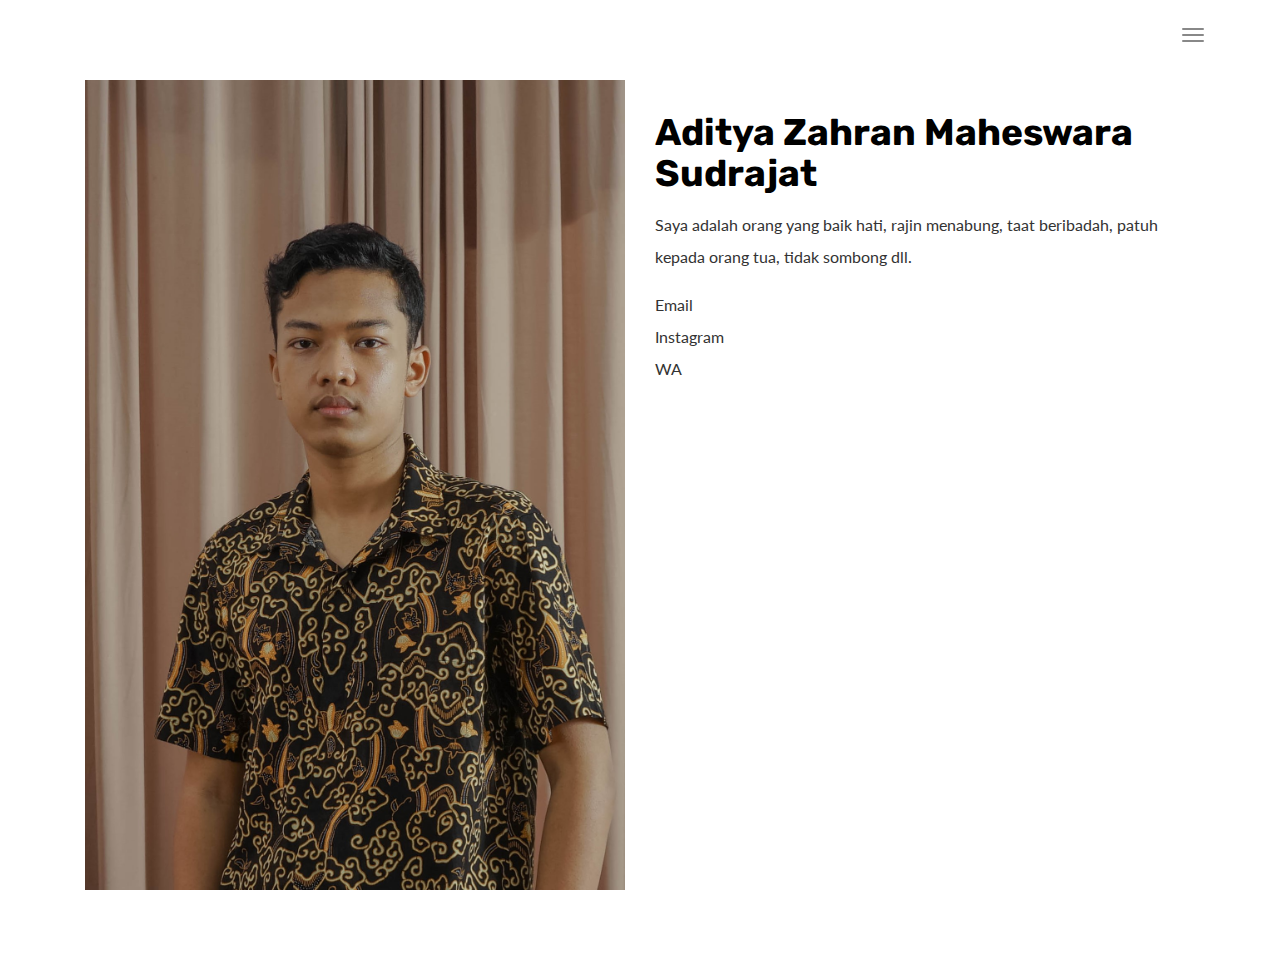
==== about.html @ 181dd9ea "Add files via upload" ====
<!DOCTYPE html>
<html lang="en">

<head>
  <meta charset="UTF-8">
  <meta content="IE=edge" http-equiv="X-UA-Compatible">
  <meta content="width=device-width,initial-scale=1" name="viewport">
  <meta content="description" name="description">
  <meta name="google" content="notranslate" />
  <meta content="Mashup templates have been developped by Orson.io team" name="author">

  <!-- Disable tap highlight on IE -->
  <meta name="msapplication-tap-highlight" content="no">
  
  <link rel="apple-touch-icon" sizes="180x180" href="./assets/apple-icon-180x180.png">
  <link href="./assets/favicon.ico" rel="icon">
  
  <title>About Me</title>  

<link href="./main.3da94fde.css" rel="stylesheet"></head>

<body>

<!-- Add your content of header -->

<header>
  <nav class="navbar navbar-fixed-top navbar-default">
    <div class="container">
        <button type="button" class="navbar-toggle">
          <span class="sr-only">Toggle navigation</span>
          <span class="icon-bar"></span>
          <span class="icon-bar"></span>
          <span class="icon-bar"></span>
        </button>
        
      <nav class="navbar-fullscreen" id="navbar-middle">
        <button type="button" class="close" aria-label="Close"><span aria-hidden="true">&times;</span></button>
        <ul class="navbar-fullscreen-links">
          <li><a href="./index.html" title="">Home</a></li>
          <li><a href="./about.html" title="">About me</a></li>
        </ul>


      </nav> 
    
    </div>
  </nav>
</header>
<div class="section-container content-container">
    <div class="container">
        <div class="row">
            <div class="col-xs-12">
                <div class="col-md-6">
                    <img src="./assets/images/img-profil.jpg" class="img-responsive" alt=""> 
                </div>
                <div class="col-md-6">
                    <h1 class="h2">Aditya Zahran Maheswara Sudrajat</h1>
                    <p>Saya adalah orang yang baik hati, rajin menabung, taat beribadah, patuh kepada orang tua, tidak sombong dll.</p>

                    <ul class="list-unstyled">
                        <li>
                            <a href="mailto:adityazahran9@gmail.com" title="" class="link-like-text">Email</a>
                        </li>
                        <li>
                            <a href="https://instagram.com/adityazahran?igshid=YmMyMTA2M2Y=" title="" class="link-like-text">Instagram</a>
                        </li>
                        <li>
                            <a href="whatsapp://send?text=Hallo&phone=+6282244487895" title="" class="link-like-text">WA</a>
                        </li>
                    </ul>
                </div>
            </div>
        </div>
    </div>
</div>




<script>
    document.addEventListener("DOMContentLoaded", function (event) {
      navbarToggleSidebar();
      closeMenuBeforeGoingToPage();
      navActivePage();
    });
</script>
 <script type="text/javascript" src="./main.4c6e144e.js"></script></body>

</html>
---- main.3da94fde.css ----
@import url(https://fonts.googleapis.com/css?family=Lato:300,700|Rubik:400,700);
@import url(https://maxcdn.bootstrapcdn.com/font-awesome/4.7.0/css/font-awesome.min.css);/*!
 * Bootstrap v3.3.7 (http://getbootstrap.com)
 * Copyright 2011-2016 Twitter, Inc.
 * Licensed under MIT (https://github.com/twbs/bootstrap/blob/master/LICENSE)
 */
/*! normalize.css v3.0.3 | MIT License | github.com/necolas/normalize.css */html{font-family:sans-serif;-ms-text-size-adjust:100%;-webkit-text-size-adjust:100%}body{margin:0}article,aside,details,figcaption,figure,footer,header,hgroup,main,menu,nav,section,summary{display:block}audio,canvas,progress,video{display:inline-block;vertical-align:baseline}audio:not([controls]){display:none;height:0}[hidden],template{display:none}a{background-color:transparent}a:active,a:hover{outline:0}abbr[title]{border-bottom:1px dotted}b,strong{font-weight:700}dfn{font-style:italic}h1{font-size:2em;margin:.67em 0}mark{background:#ff0;color:#000}small{font-size:80%}sub,sup{font-size:75%;line-height:0;position:relative;vertical-align:baseline}sup{top:-.5em}sub{bottom:-.25em}img{border:0}svg:not(:root){overflow:hidden}figure{margin:1em 40px}hr{box-sizing:content-box;height:0}pre{overflow:auto}code,kbd,pre,samp{font-family:monospace,monospace;font-size:1em}button,input,optgroup,select,textarea{color:inherit;font:inherit;margin:0}button{overflow:visible}button,select{text-transform:none}button,html input[type=button],input[type=reset],input[type=submit]{-webkit-appearance:button;cursor:pointer}button[disabled],html input[disabled]{cursor:default}button::-moz-focus-inner,input::-moz-focus-inner{border:0;padding:0}input{line-height:normal}input[type=checkbox],input[type=radio]{box-sizing:border-box;padding:0}input[type=number]::-webkit-inner-spin-button,input[type=number]::-webkit-outer-spin-button{height:auto}input[type=search]{-webkit-appearance:textfield;box-sizing:content-box}input[type=search]::-webkit-search-cancel-button,input[type=search]::-webkit-search-decoration{-webkit-appearance:none}fieldset{border:1px solid silver;margin:0 2px;padding:.35em .625em .75em}textarea{overflow:auto}optgroup{font-weight:700}table{border-collapse:collapse;border-spacing:0}td,th{padding:0}

/*! Source: https://github.com/h5bp/html5-boilerplate/blob/master/src/css/main.css */@media print{*,:after,:before{background:transparent!important;color:#000!important;box-shadow:none!important;text-shadow:none!important}a,a:visited{text-decoration:underline}a[href]:after{content:" (" attr(href) ")"}abbr[title]:after{content:" (" attr(title) ")"}a[href^="#"]:after,a[href^="javascript:"]:after{content:""}blockquote,pre{border:1px solid #999;page-break-inside:avoid}thead{display:table-header-group}img,tr{page-break-inside:avoid}img{max-width:100%!important}h2,h3,p{orphans:3;widows:3}h2,h3{page-break-after:avoid}.navbar{display:none}.btn>.caret,.dropup>.btn>.caret{border-top-color:#000!important}.label{border:1px solid #000}.table{border-collapse:collapse!important}.table td,.table th{background-color:#fff!important}.table-bordered td,.table-bordered th{border:1px solid #ddd!important}}*,:after,:before{-webkit-box-sizing:border-box;-moz-box-sizing:border-box;box-sizing:border-box}html{font-size:10px;-webkit-tap-highlight-color:transparent}body{font-family:Lato,Helvetica,Arial,sans-serif;font-size:16px;line-height:2;color:#333;background-color:#fff}button,input,select,textarea{font-family:inherit;font-size:inherit;line-height:inherit}a{color:#333;text-decoration:none}a:focus,a:hover{color:#0d0d0d;text-decoration:underline}a:focus{outline:5px auto -webkit-focus-ring-color;outline-offset:-2px}figure{margin:0}img{vertical-align:middle}.img-responsive{display:block;max-width:100%;height:auto}.img-rounded{border-radius:0}.img-thumbnail{padding:4px;line-height:2;background-color:#fff;border:1px solid #ddd;border-radius:0;-webkit-transition:all .2s ease-in-out;-o-transition:all .2s ease-in-out;transition:all .2s ease-in-out;display:inline-block;max-width:100%;height:auto}.img-circle{border-radius:50%}hr{margin-top:32px;margin-bottom:32px;border:0;border-top:1px solid #eee}.sr-only{position:absolute;width:1px;height:1px;margin:-1px;padding:0;overflow:hidden;clip:rect(0,0,0,0);border:0}.sr-only-focusable:active,.sr-only-focusable:focus{position:static;width:auto;height:auto;margin:0;overflow:visible;clip:auto}[role=button]{cursor:pointer}.h1,.h2,.h3,.h4,.h5,.h6,h1,h2,h3,h4,h5,h6{font-family:Rubik,Helvetica,Arial,sans-serif;font-weight:700;line-height:1.1;color:#000}.h1 .small,.h1 small,.h2 .small,.h2 small,.h3 .small,.h3 small,.h4 .small,.h4 small,.h5 .small,.h5 small,.h6 .small,.h6 small,h1 .small,h1 small,h2 .small,h2 small,h3 .small,h3 small,h4 .small,h4 small,h5 .small,h5 small,h6 .small,h6 small{font-weight:400;line-height:1;color:#777}.h1,.h2,.h3,h1,h2,h3{margin-top:32px;margin-bottom:16px}.h1 .small,.h1 small,.h2 .small,.h2 small,.h3 .small,.h3 small,h1 .small,h1 small,h2 .small,h2 small,h3 .small,h3 small{font-size:65%}.h4,.h5,.h6,h4,h5,h6{margin-top:16px;margin-bottom:16px}.h4 .small,.h4 small,.h5 .small,.h5 small,.h6 .small,.h6 small,h4 .small,h4 small,h5 .small,h5 small,h6 .small,h6 small{font-size:75%}.h1,h1{font-size:50px}.h2,h2{font-size:37px}.h3,h3{font-size:29px}.h4,h4{font-size:22px}.h5,h5{font-size:16px}.h6,h6{font-size:14px}p{margin:0 0 16px}.lead{margin-bottom:32px;font-size:18px;font-weight:300;line-height:1.4}@media (min-width:768px){.lead{font-size:24px}}.small,small{font-size:87%}.mark,mark{background-color:#fcf8e3;padding:.2em}.text-left{text-align:left}.text-right{text-align:right}.text-center{text-align:center}.text-justify{text-align:justify}.text-nowrap{white-space:nowrap}.text-lowercase{text-transform:lowercase}.initialism,.text-uppercase{text-transform:uppercase}.text-capitalize{text-transform:capitalize}.text-muted{color:#777}.text-primary{color:#333}a.text-primary:focus,a.text-primary:hover{color:#1a1a1a}.text-success{color:#fff}a.text-success:focus,a.text-success:hover{color:#e6e6e6}.text-info{color:#31708f}a.text-info:focus,a.text-info:hover{color:#245269}.text-warning{color:#8a6d3b}a.text-warning:focus,a.text-warning:hover{color:#66512c}.text-danger{color:#fff}a.text-danger:focus,a.text-danger:hover{color:#e6e6e6}.bg-primary{color:#fff;background-color:#333}a.bg-primary:focus,a.bg-primary:hover{background-color:#1a1a1a}.bg-success{background-color:#684ad7}a.bg-success:focus,a.bg-success:hover{background-color:#4b2bc3}.bg-info{background-color:#d9edf7}a.bg-info:focus,a.bg-info:hover{background-color:#afd9ee}.bg-warning{background-color:#fcf8e3}a.bg-warning:focus,a.bg-warning:hover{background-color:#f7ecb5}.bg-danger{background-color:#d9534f}a.bg-danger:focus,a.bg-danger:hover{background-color:#c9302c}.page-header{padding-bottom:15px;margin:64px 0 32px;border-bottom:1px solid #eee}ol,ul{margin-top:0;margin-bottom:16px}ol ol,ol ul,ul ol,ul ul{margin-bottom:0}.list-inline,.list-unstyled{padding-left:0;list-style:none}.list-inline{margin-left:-5px}.list-inline>li{display:inline-block;padding-left:5px;padding-right:5px}dl{margin-top:0;margin-bottom:32px}dd,dt{line-height:2}dt{font-weight:700}dd{margin-left:0}.dl-horizontal dd:after,.dl-horizontal dd:before{content:" ";display:table}.dl-horizontal dd:after{clear:both}@media (min-width:768px){.dl-horizontal dt{float:left;width:160px;clear:left;text-align:right;overflow:hidden;text-overflow:ellipsis;white-space:nowrap}.dl-horizontal dd{margin-left:180px}}abbr[data-original-title],abbr[title]{cursor:help;border-bottom:1px dotted #777}.initialism{font-size:90%}blockquote{padding:16px 32px;margin:0 0 32px;font-size:20px;border-left:5px solid #eee}blockquote ol:last-child,blockquote p:last-child,blockquote ul:last-child{margin-bottom:0}blockquote .small,blockquote footer,blockquote small{display:block;font-size:80%;line-height:2;color:#777}blockquote .small:before,blockquote footer:before,blockquote small:before{content:"\2014   \A0"}.blockquote-reverse,blockquote.pull-right{padding-right:15px;padding-left:0;border-right:5px solid #eee;border-left:0;text-align:right}.blockquote-reverse .small:before,.blockquote-reverse footer:before,.blockquote-reverse small:before,blockquote.pull-right .small:before,blockquote.pull-right footer:before,blockquote.pull-right small:before{content:""}.blockquote-reverse .small:after,.blockquote-reverse footer:after,.blockquote-reverse small:after,blockquote.pull-right .small:after,blockquote.pull-right footer:after,blockquote.pull-right small:after{content:"\A0   \2014"}address{margin-bottom:32px;font-style:normal;line-height:2}code,kbd,pre,samp{font-family:Menlo,Monaco,Consolas,Courier New,monospace}code{color:#c7254e;background-color:#f9f2f4}code,kbd{padding:2px 4px;font-size:90%;border-radius:0}kbd{color:#fff;background-color:#333;box-shadow:inset 0 -1px 0 rgba(0,0,0,.25)}kbd kbd{padding:0;font-size:100%;font-weight:700;box-shadow:none}pre{display:block;padding:15.5px;margin:0 0 16px;font-size:15px;line-height:2;word-break:break-all;word-wrap:break-word;color:#333;background-color:#f5f5f5;border:1px solid #ccc;border-radius:0}pre code{padding:0;font-size:inherit;color:inherit;white-space:pre-wrap;background-color:transparent;border-radius:0}.pre-scrollable{max-height:340px;overflow-y:scroll}.container{margin-right:auto;margin-left:auto;padding-left:15px;padding-right:15px}.container:after,.container:before{content:" ";display:table}.container:after{clear:both}@media (min-width:768px){.container{width:750px}}@media (min-width:992px){.container{width:970px}}@media (min-width:1200px){.container{width:1170px}}.container-fluid{margin-right:auto;margin-left:auto;padding-left:15px;padding-right:15px}.container-fluid:after,.container-fluid:before{content:" ";display:table}.container-fluid:after{clear:both}.row{margin-left:-15px;margin-right:-15px}.row:after,.row:before{content:" ";display:table}.row:after{clear:both}.col-lg-1,.col-lg-2,.col-lg-3,.col-lg-4,.col-lg-5,.col-lg-6,.col-lg-7,.col-lg-8,.col-lg-9,.col-lg-10,.col-lg-11,.col-lg-12,.col-md-1,.col-md-2,.col-md-3,.col-md-4,.col-md-5,.col-md-6,.col-md-7,.col-md-8,.col-md-9,.col-md-10,.col-md-11,.col-md-12,.col-sm-1,.col-sm-2,.col-sm-3,.col-sm-4,.col-sm-5,.col-sm-6,.col-sm-7,.col-sm-8,.col-sm-9,.col-sm-10,.col-sm-11,.col-sm-12,.col-xs-1,.col-xs-2,.col-xs-3,.col-xs-4,.col-xs-5,.col-xs-6,.col-xs-7,.col-xs-8,.col-xs-9,.col-xs-10,.col-xs-11,.col-xs-12{position:relative;min-height:1px;padding-left:15px;padding-right:15px}.col-xs-1,.col-xs-2,.col-xs-3,.col-xs-4,.col-xs-5,.col-xs-6,.col-xs-7,.col-xs-8,.col-xs-9,.col-xs-10,.col-xs-11,.col-xs-12{float:left}.col-xs-1{width:8.33333%}.col-xs-2{width:16.66667%}.col-xs-3{width:25%}.col-xs-4{width:33.33333%}.col-xs-5{width:41.66667%}.col-xs-6{width:50%}.col-xs-7{width:58.33333%}.col-xs-8{width:66.66667%}.col-xs-9{width:75%}.col-xs-10{width:83.33333%}.col-xs-11{width:91.66667%}.col-xs-12{width:100%}.col-xs-pull-0{right:auto}.col-xs-pull-1{right:8.33333%}.col-xs-pull-2{right:16.66667%}.col-xs-pull-3{right:25%}.col-xs-pull-4{right:33.33333%}.col-xs-pull-5{right:41.66667%}.col-xs-pull-6{right:50%}.col-xs-pull-7{right:58.33333%}.col-xs-pull-8{right:66.66667%}.col-xs-pull-9{right:75%}.col-xs-pull-10{right:83.33333%}.col-xs-pull-11{right:91.66667%}.col-xs-pull-12{right:100%}.col-xs-push-0{left:auto}.col-xs-push-1{left:8.33333%}.col-xs-push-2{left:16.66667%}.col-xs-push-3{left:25%}.col-xs-push-4{left:33.33333%}.col-xs-push-5{left:41.66667%}.col-xs-push-6{left:50%}.col-xs-push-7{left:58.33333%}.col-xs-push-8{left:66.66667%}.col-xs-push-9{left:75%}.col-xs-push-10{left:83.33333%}.col-xs-push-11{left:91.66667%}.col-xs-push-12{left:100%}.col-xs-offset-0{margin-left:0}.col-xs-offset-1{margin-left:8.33333%}.col-xs-offset-2{margin-left:16.66667%}.col-xs-offset-3{margin-left:25%}.col-xs-offset-4{margin-left:33.33333%}.col-xs-offset-5{margin-left:41.66667%}.col-xs-offset-6{margin-left:50%}.col-xs-offset-7{margin-left:58.33333%}.col-xs-offset-8{margin-left:66.66667%}.col-xs-offset-9{margin-left:75%}.col-xs-offset-10{margin-left:83.33333%}.col-xs-offset-11{margin-left:91.66667%}.col-xs-offset-12{margin-left:100%}@media (min-width:768px){.col-sm-1,.col-sm-2,.col-sm-3,.col-sm-4,.col-sm-5,.col-sm-6,.col-sm-7,.col-sm-8,.col-sm-9,.col-sm-10,.col-sm-11,.col-sm-12{float:left}.col-sm-1{width:8.33333%}.col-sm-2{width:16.66667%}.col-sm-3{width:25%}.col-sm-4{width:33.33333%}.col-sm-5{width:41.66667%}.col-sm-6{width:50%}.col-sm-7{width:58.33333%}.col-sm-8{width:66.66667%}.col-sm-9{width:75%}.col-sm-10{width:83.33333%}.col-sm-11{width:91.66667%}.col-sm-12{width:100%}.col-sm-pull-0{right:auto}.col-sm-pull-1{right:8.33333%}.col-sm-pull-2{right:16.66667%}.col-sm-pull-3{right:25%}.col-sm-pull-4{right:33.33333%}.col-sm-pull-5{right:41.66667%}.col-sm-pull-6{right:50%}.col-sm-pull-7{right:58.33333%}.col-sm-pull-8{right:66.66667%}.col-sm-pull-9{right:75%}.col-sm-pull-10{right:83.33333%}.col-sm-pull-11{right:91.66667%}.col-sm-pull-12{right:100%}.col-sm-push-0{left:auto}.col-sm-push-1{left:8.33333%}.col-sm-push-2{left:16.66667%}.col-sm-push-3{left:25%}.col-sm-push-4{left:33.33333%}.col-sm-push-5{left:41.66667%}.col-sm-push-6{left:50%}.col-sm-push-7{left:58.33333%}.col-sm-push-8{left:66.66667%}.col-sm-push-9{left:75%}.col-sm-push-10{left:83.33333%}.col-sm-push-11{left:91.66667%}.col-sm-push-12{left:100%}.col-sm-offset-0{margin-left:0}.col-sm-offset-1{margin-left:8.33333%}.col-sm-offset-2{margin-left:16.66667%}.col-sm-offset-3{margin-left:25%}.col-sm-offset-4{margin-left:33.33333%}.col-sm-offset-5{margin-left:41.66667%}.col-sm-offset-6{margin-left:50%}.col-sm-offset-7{margin-left:58.33333%}.col-sm-offset-8{margin-left:66.66667%}.col-sm-offset-9{margin-left:75%}.col-sm-offset-10{margin-left:83.33333%}.col-sm-offset-11{margin-left:91.66667%}.col-sm-offset-12{margin-left:100%}}@media (min-width:992px){.col-md-1,.col-md-2,.col-md-3,.col-md-4,.col-md-5,.col-md-6,.col-md-7,.col-md-8,.col-md-9,.col-md-10,.col-md-11,.col-md-12{float:left}.col-md-1{width:8.33333%}.col-md-2{width:16.66667%}.col-md-3{width:25%}.col-md-4{width:33.33333%}.col-md-5{width:41.66667%}.col-md-6{width:50%}.col-md-7{width:58.33333%}.col-md-8{width:66.66667%}.col-md-9{width:75%}.col-md-10{width:83.33333%}.col-md-11{width:91.66667%}.col-md-12{width:100%}.col-md-pull-0{right:auto}.col-md-pull-1{right:8.33333%}.col-md-pull-2{right:16.66667%}.col-md-pull-3{right:25%}.col-md-pull-4{right:33.33333%}.col-md-pull-5{right:41.66667%}.col-md-pull-6{right:50%}.col-md-pull-7{right:58.33333%}.col-md-pull-8{right:66.66667%}.col-md-pull-9{right:75%}.col-md-pull-10{right:83.33333%}.col-md-pull-11{right:91.66667%}.col-md-pull-12{right:100%}.col-md-push-0{left:auto}.col-md-push-1{left:8.33333%}.col-md-push-2{left:16.66667%}.col-md-push-3{left:25%}.col-md-push-4{left:33.33333%}.col-md-push-5{left:41.66667%}.col-md-push-6{left:50%}.col-md-push-7{left:58.33333%}.col-md-push-8{left:66.66667%}.col-md-push-9{left:75%}.col-md-push-10{left:83.33333%}.col-md-push-11{left:91.66667%}.col-md-push-12{left:100%}.col-md-offset-0{margin-left:0}.col-md-offset-1{margin-left:8.33333%}.col-md-offset-2{margin-left:16.66667%}.col-md-offset-3{margin-left:25%}.col-md-offset-4{margin-left:33.33333%}.col-md-offset-5{margin-left:41.66667%}.col-md-offset-6{margin-left:50%}.col-md-offset-7{margin-left:58.33333%}.col-md-offset-8{margin-left:66.66667%}.col-md-offset-9{margin-left:75%}.col-md-offset-10{margin-left:83.33333%}.col-md-offset-11{margin-left:91.66667%}.col-md-offset-12{margin-left:100%}}@media (min-width:1200px){.col-lg-1,.col-lg-2,.col-lg-3,.col-lg-4,.col-lg-5,.col-lg-6,.col-lg-7,.col-lg-8,.col-lg-9,.col-lg-10,.col-lg-11,.col-lg-12{float:left}.col-lg-1{width:8.33333%}.col-lg-2{width:16.66667%}.col-lg-3{width:25%}.col-lg-4{width:33.33333%}.col-lg-5{width:41.66667%}.col-lg-6{width:50%}.col-lg-7{width:58.33333%}.col-lg-8{width:66.66667%}.col-lg-9{width:75%}.col-lg-10{width:83.33333%}.col-lg-11{width:91.66667%}.col-lg-12{width:100%}.col-lg-pull-0{right:auto}.col-lg-pull-1{right:8.33333%}.col-lg-pull-2{right:16.66667%}.col-lg-pull-3{right:25%}.col-lg-pull-4{right:33.33333%}.col-lg-pull-5{right:41.66667%}.col-lg-pull-6{right:50%}.col-lg-pull-7{right:58.33333%}.col-lg-pull-8{right:66.66667%}.col-lg-pull-9{right:75%}.col-lg-pull-10{right:83.33333%}.col-lg-pull-11{right:91.66667%}.col-lg-pull-12{right:100%}.col-lg-push-0{left:auto}.col-lg-push-1{left:8.33333%}.col-lg-push-2{left:16.66667%}.col-lg-push-3{left:25%}.col-lg-push-4{left:33.33333%}.col-lg-push-5{left:41.66667%}.col-lg-push-6{left:50%}.col-lg-push-7{left:58.33333%}.col-lg-push-8{left:66.66667%}.col-lg-push-9{left:75%}.col-lg-push-10{left:83.33333%}.col-lg-push-11{left:91.66667%}.col-lg-push-12{left:100%}.col-lg-offset-0{margin-left:0}.col-lg-offset-1{margin-left:8.33333%}.col-lg-offset-2{margin-left:16.66667%}.col-lg-offset-3{margin-left:25%}.col-lg-offset-4{margin-left:33.33333%}.col-lg-offset-5{margin-left:41.66667%}.col-lg-offset-6{margin-left:50%}.col-lg-offset-7{margin-left:58.33333%}.col-lg-offset-8{margin-left:66.66667%}.col-lg-offset-9{margin-left:75%}.col-lg-offset-10{margin-left:83.33333%}.col-lg-offset-11{margin-left:91.66667%}.col-lg-offset-12{margin-left:100%}}table{background-color:transparent}caption{padding-top:8px;padding-bottom:8px;color:#777}caption,th{text-align:left}.table{width:100%;max-width:100%;margin-bottom:32px}.table>tbody>tr>td,.table>tbody>tr>th,.table>tfoot>tr>td,.table>tfoot>tr>th,.table>thead>tr>td,.table>thead>tr>th{padding:8px;line-height:2;vertical-align:top;border-top:1px solid #ddd}.table>thead>tr>th{vertical-align:bottom;border-bottom:2px solid #ddd}.table>caption+thead>tr:first-child>td,.table>caption+thead>tr:first-child>th,.table>colgroup+thead>tr:first-child>td,.table>colgroup+thead>tr:first-child>th,.table>thead:first-child>tr:first-child>td,.table>thead:first-child>tr:first-child>th{border-top:0}.table>tbody+tbody{border-top:2px solid #ddd}.table .table{background-color:#fff}.table-condensed>tbody>tr>td,.table-condensed>tbody>tr>th,.table-condensed>tfoot>tr>td,.table-condensed>tfoot>tr>th,.table-condensed>thead>tr>td,.table-condensed>thead>tr>th{padding:5px}.table-bordered,.table-bordered>tbody>tr>td,.table-bordered>tbody>tr>th,.table-bordered>tfoot>tr>td,.table-bordered>tfoot>tr>th,.table-bordered>thead>tr>td,.table-bordered>thead>tr>th{border:1px solid #ddd}.table-bordered>thead>tr>td,.table-bordered>thead>tr>th{border-bottom-width:2px}.table-striped>tbody>tr:nth-of-type(odd){background-color:#f9f9f9}.table-hover>tbody>tr:hover{background-color:#f5f5f5}table col[class*=col-]{position:static;float:none;display:table-column}table td[class*=col-],table th[class*=col-]{position:static;float:none;display:table-cell}.table>tbody>tr.active>td,.table>tbody>tr.active>th,.table>tbody>tr>td.active,.table>tbody>tr>th.active,.table>tfoot>tr.active>td,.table>tfoot>tr.active>th,.table>tfoot>tr>td.active,.table>tfoot>tr>th.active,.table>thead>tr.active>td,.table>thead>tr.active>th,.table>thead>tr>td.active,.table>thead>tr>th.active{background-color:#f5f5f5}.table-hover>tbody>tr.active:hover>td,.table-hover>tbody>tr.active:hover>th,.table-hover>tbody>tr:hover>.active,.table-hover>tbody>tr>td.active:hover,.table-hover>tbody>tr>th.active:hover{background-color:#e8e8e8}.table>tbody>tr.success>td,.table>tbody>tr.success>th,.table>tbody>tr>td.success,.table>tbody>tr>th.success,.table>tfoot>tr.success>td,.table>tfoot>tr.success>th,.table>tfoot>tr>td.success,.table>tfoot>tr>th.success,.table>thead>tr.success>td,.table>thead>tr.success>th,.table>thead>tr>td.success,.table>thead>tr>th.success{background-color:#684ad7}.table-hover>tbody>tr.success:hover>td,.table-hover>tbody>tr.success:hover>th,.table-hover>tbody>tr:hover>.success,.table-hover>tbody>tr>td.success:hover,.table-hover>tbody>tr>th.success:hover{background-color:#5735d2}.table>tbody>tr.info>td,.table>tbody>tr.info>th,.table>tbody>tr>td.info,.table>tbody>tr>th.info,.table>tfoot>tr.info>td,.table>tfoot>tr.info>th,.table>tfoot>tr>td.info,.table>tfoot>tr>th.info,.table>thead>tr.info>td,.table>thead>tr.info>th,.table>thead>tr>td.info,.table>thead>tr>th.info{background-color:#d9edf7}.table-hover>tbody>tr.info:hover>td,.table-hover>tbody>tr.info:hover>th,.table-hover>tbody>tr:hover>.info,.table-hover>tbody>tr>td.info:hover,.table-hover>tbody>tr>th.info:hover{background-color:#c4e3f3}.table>tbody>tr.warning>td,.table>tbody>tr.warning>th,.table>tbody>tr>td.warning,.table>tbody>tr>th.warning,.table>tfoot>tr.warning>td,.table>tfoot>tr.warning>th,.table>tfoot>tr>td.warning,.table>tfoot>tr>th.warning,.table>thead>tr.warning>td,.table>thead>tr.warning>th,.table>thead>tr>td.warning,.table>thead>tr>th.warning{background-color:#fcf8e3}.table-hover>tbody>tr.warning:hover>td,.table-hover>tbody>tr.warning:hover>th,.table-hover>tbody>tr:hover>.warning,.table-hover>tbody>tr>td.warning:hover,.table-hover>tbody>tr>th.warning:hover{background-color:#faf2cc}.table>tbody>tr.danger>td,.table>tbody>tr.danger>th,.table>tbody>tr>td.danger,.table>tbody>tr>th.danger,.table>tfoot>tr.danger>td,.table>tfoot>tr.danger>th,.table>tfoot>tr>td.danger,.table>tfoot>tr>th.danger,.table>thead>tr.danger>td,.table>thead>tr.danger>th,.table>thead>tr>td.danger,.table>thead>tr>th.danger{background-color:#d9534f}.table-hover>tbody>tr.danger:hover>td,.table-hover>tbody>tr.danger:hover>th,.table-hover>tbody>tr:hover>.danger,.table-hover>tbody>tr>td.danger:hover,.table-hover>tbody>tr>th.danger:hover{background-color:#d43f3a}.table-responsive{overflow-x:auto;min-height:.01%}@media screen and (max-width:767px){.table-responsive{width:100%;margin-bottom:24px;overflow-y:hidden;-ms-overflow-style:-ms-autohiding-scrollbar;border:1px solid #ddd}.table-responsive>.table{margin-bottom:0}.table-responsive>.table>tbody>tr>td,.table-responsive>.table>tbody>tr>th,.table-responsive>.table>tfoot>tr>td,.table-responsive>.table>tfoot>tr>th,.table-responsive>.table>thead>tr>td,.table-responsive>.table>thead>tr>th{white-space:nowrap}.table-responsive>.table-bordered{border:0}.table-responsive>.table-bordered>tbody>tr>td:first-child,.table-responsive>.table-bordered>tbody>tr>th:first-child,.table-responsive>.table-bordered>tfoot>tr>td:first-child,.table-responsive>.table-bordered>tfoot>tr>th:first-child,.table-responsive>.table-bordered>thead>tr>td:first-child,.table-responsive>.table-bordered>thead>tr>th:first-child{border-left:0}.table-responsive>.table-bordered>tbody>tr>td:last-child,.table-responsive>.table-bordered>tbody>tr>th:last-child,.table-responsive>.table-bordered>tfoot>tr>td:last-child,.table-responsive>.table-bordered>tfoot>tr>th:last-child,.table-responsive>.table-bordered>thead>tr>td:last-child,.table-responsive>.table-bordered>thead>tr>th:last-child{border-right:0}.table-responsive>.table-bordered>tbody>tr:last-child>td,.table-responsive>.table-bordered>tbody>tr:last-child>th,.table-responsive>.table-bordered>tfoot>tr:last-child>td,.table-responsive>.table-bordered>tfoot>tr:last-child>th{border-bottom:0}}fieldset{margin:0;min-width:0}fieldset,legend{padding:0;border:0}legend{display:block;width:100%;margin-bottom:32px;font-size:24px;line-height:inherit;color:#333;border-bottom:1px solid #e5e5e5}label{display:inline-block;max-width:100%;margin-bottom:5px;font-weight:700}input[type=search]{-webkit-box-sizing:border-box;-moz-box-sizing:border-box;box-sizing:border-box}input[type=checkbox],input[type=radio]{margin:4px 0 0;margin-top:1px\9;line-height:normal}input[type=file]{display:block}input[type=range]{display:block;width:100%}select[multiple],select[size]{height:auto}input[type=checkbox]:focus,input[type=file]:focus,input[type=radio]:focus{outline:5px auto -webkit-focus-ring-color;outline-offset:-2px}output{padding-top:7px}.form-control,output{display:block;font-size:16px;line-height:2;color:#555}.form-control{width:100%;height:46px;padding:6px 12px;background-color:#fff;background-image:none;border:1px solid #000;border-radius:0;-webkit-box-shadow:inset 0 1px 1px rgba(0,0,0,.075);box-shadow:inset 0 1px 1px rgba(0,0,0,.075);-webkit-transition:border-color .15s ease-in-out,box-shadow .15s ease-in-out;-o-transition:border-color ease-in-out .15s,box-shadow ease-in-out .15s;transition:border-color .15s ease-in-out,box-shadow .15s ease-in-out}.form-control:focus{border-color:#66afe9;outline:0;-webkit-box-shadow:inset 0 1px 1px rgba(0,0,0,.075),0 0 8px rgba(102,175,233,.6);box-shadow:inset 0 1px 1px rgba(0,0,0,.075),0 0 8px rgba(102,175,233,.6)}.form-control::-moz-placeholder{color:#999;opacity:1}.form-control:-ms-input-placeholder{color:#999}.form-control::-webkit-input-placeholder{color:#999}.form-control::-ms-expand{border:0;background-color:transparent}.form-control[disabled],.form-control[readonly],fieldset[disabled] .form-control{background-color:#eee;opacity:1}.form-control[disabled],fieldset[disabled] .form-control{cursor:not-allowed}textarea.form-control{height:auto}input[type=search]{-webkit-appearance:none}@media screen and (-webkit-min-device-pixel-ratio:0){input[type=date].form-control,input[type=datetime-local].form-control,input[type=month].form-control,input[type=time].form-control{line-height:46px}.input-group-sm>.input-group-btn>input[type=date].btn,.input-group-sm>.input-group-btn>input[type=datetime-local].btn,.input-group-sm>.input-group-btn>input[type=month].btn,.input-group-sm>.input-group-btn>input[type=time].btn,.input-group-sm>input[type=date].form-control,.input-group-sm>input[type=date].input-group-addon,.input-group-sm>input[type=datetime-local].form-control,.input-group-sm>input[type=datetime-local].input-group-addon,.input-group-sm>input[type=month].form-control,.input-group-sm>input[type=month].input-group-addon,.input-group-sm>input[type=time].form-control,.input-group-sm>input[type=time].input-group-addon,.input-group-sm input[type=date],.input-group-sm input[type=datetime-local],.input-group-sm input[type=month],.input-group-sm input[type=time],input[type=date].input-sm,input[type=datetime-local].input-sm,input[type=month].input-sm,input[type=time].input-sm{line-height:33px}.input-group-lg>.input-group-btn>input[type=date].btn,.input-group-lg>.input-group-btn>input[type=datetime-local].btn,.input-group-lg>.input-group-btn>input[type=month].btn,.input-group-lg>.input-group-btn>input[type=time].btn,.input-group-lg>input[type=date].form-control,.input-group-lg>input[type=date].input-group-addon,.input-group-lg>input[type=datetime-local].form-control,.input-group-lg>input[type=datetime-local].input-group-addon,.input-group-lg>input[type=month].form-control,.input-group-lg>input[type=month].input-group-addon,.input-group-lg>input[type=time].form-control,.input-group-lg>input[type=time].input-group-addon,.input-group-lg input[type=date],.input-group-lg input[type=datetime-local],.input-group-lg input[type=month],.input-group-lg input[type=time],input[type=date].input-lg,input[type=datetime-local].input-lg,input[type=month].input-lg,input[type=time].input-lg{line-height:49px}}.form-group{margin-bottom:15px}.checkbox,.radio{position:relative;display:block;margin-top:10px;margin-bottom:10px}.checkbox label,.radio label{min-height:32px;padding-left:20px;margin-bottom:0;font-weight:400;cursor:pointer}.checkbox-inline input[type=checkbox],.checkbox input[type=checkbox],.radio-inline input[type=radio],.radio input[type=radio]{position:absolute;margin-left:-20px;margin-top:4px\9}.checkbox+.checkbox,.radio+.radio{margin-top:-5px}.checkbox-inline,.radio-inline{position:relative;display:inline-block;padding-left:20px;margin-bottom:0;vertical-align:middle;font-weight:400;cursor:pointer}.checkbox-inline+.checkbox-inline,.radio-inline+.radio-inline{margin-top:0;margin-left:10px}.checkbox-inline.disabled,.checkbox.disabled label,.radio-inline.disabled,.radio.disabled label,fieldset[disabled] .checkbox-inline,fieldset[disabled] .checkbox label,fieldset[disabled] .radio-inline,fieldset[disabled] .radio label,fieldset[disabled] input[type=checkbox],fieldset[disabled] input[type=radio],input[type=checkbox].disabled,input[type=checkbox][disabled],input[type=radio].disabled,input[type=radio][disabled]{cursor:not-allowed}.form-control-static{padding-top:7px;padding-bottom:7px;margin-bottom:0;min-height:48px}.form-control-static.input-lg,.form-control-static.input-sm,.input-group-lg>.form-control-static.form-control,.input-group-lg>.form-control-static.input-group-addon,.input-group-lg>.input-group-btn>.form-control-static.btn,.input-group-sm>.form-control-static.form-control,.input-group-sm>.form-control-static.input-group-addon,.input-group-sm>.input-group-btn>.form-control-static.btn{padding-left:0;padding-right:0}.input-group-sm>.form-control,.input-group-sm>.input-group-addon,.input-group-sm>.input-group-btn>.btn,.input-sm{height:33px;padding:5px 10px;font-size:14px;line-height:1.5;border-radius:0}.input-group-sm>.input-group-btn>select.btn,.input-group-sm>select.form-control,.input-group-sm>select.input-group-addon,select.input-sm{height:33px;line-height:33px}.input-group-sm>.input-group-btn>select[multiple].btn,.input-group-sm>.input-group-btn>textarea.btn,.input-group-sm>select[multiple].form-control,.input-group-sm>select[multiple].input-group-addon,.input-group-sm>textarea.form-control,.input-group-sm>textarea.input-group-addon,select[multiple].input-sm,textarea.input-sm{height:auto}.form-group-sm .form-control{height:33px;padding:5px 10px;font-size:14px;line-height:1.5;border-radius:0}.form-group-sm select.form-control{height:33px;line-height:33px}.form-group-sm select[multiple].form-control,.form-group-sm textarea.form-control{height:auto}.form-group-sm .form-control-static{height:33px;min-height:46px;padding:6px 10px;font-size:14px;line-height:1.5}.input-group-lg>.form-control,.input-group-lg>.input-group-addon,.input-group-lg>.input-group-btn>.btn,.input-lg{height:49px;padding:10px 16px;font-size:20px;line-height:1.33333;border-radius:0}.input-group-lg>.input-group-btn>select.btn,.input-group-lg>select.form-control,.input-group-lg>select.input-group-addon,select.input-lg{height:49px;line-height:49px}.input-group-lg>.input-group-btn>select[multiple].btn,.input-group-lg>.input-group-btn>textarea.btn,.input-group-lg>select[multiple].form-control,.input-group-lg>select[multiple].input-group-addon,.input-group-lg>textarea.form-control,.input-group-lg>textarea.input-group-addon,select[multiple].input-lg,textarea.input-lg{height:auto}.form-group-lg .form-control{height:49px;padding:10px 16px;font-size:20px;line-height:1.33333;border-radius:0}.form-group-lg select.form-control{height:49px;line-height:49px}.form-group-lg select[multiple].form-control,.form-group-lg textarea.form-control{height:auto}.form-group-lg .form-control-static{height:49px;min-height:52px;padding:11px 16px;font-size:20px;line-height:1.33333}.has-feedback{position:relative}.has-feedback .form-control{padding-right:57.5px}.form-control-feedback{position:absolute;top:0;right:0;z-index:2;display:block;width:46px;height:46px;line-height:46px;text-align:center;pointer-events:none}.form-group-lg .form-control+.form-control-feedback,.input-group-lg+.form-control-feedback,.input-group-lg>.form-control+.form-control-feedback,.input-group-lg>.input-group-addon+.form-control-feedback,.input-group-lg>.input-group-btn>.btn+.form-control-feedback,.input-lg+.form-control-feedback{width:49px;height:49px;line-height:49px}.form-group-sm .form-control+.form-control-feedback,.input-group-sm+.form-control-feedback,.input-group-sm>.form-control+.form-control-feedback,.input-group-sm>.input-group-addon+.form-control-feedback,.input-group-sm>.input-group-btn>.btn+.form-control-feedback,.input-sm+.form-control-feedback{width:33px;height:33px;line-height:33px}.has-success .checkbox,.has-success .checkbox-inline,.has-success.checkbox-inline label,.has-success.checkbox label,.has-success .control-label,.has-success .help-block,.has-success .radio,.has-success .radio-inline,.has-success.radio-inline label,.has-success.radio label{color:#fff}.has-success .form-control{border-color:#fff;-webkit-box-shadow:inset 0 1px 1px rgba(0,0,0,.075);box-shadow:inset 0 1px 1px rgba(0,0,0,.075)}.has-success .form-control:focus{border-color:#e6e6e6;-webkit-box-shadow:inset 0 1px 1px rgba(0,0,0,.075),0 0 6px #fff;box-shadow:inset 0 1px 1px rgba(0,0,0,.075),0 0 6px #fff}.has-success .input-group-addon{color:#fff;border-color:#fff;background-color:#684ad7}.has-success .form-control-feedback{color:#fff}.has-warning .checkbox,.has-warning .checkbox-inline,.has-warning.checkbox-inline label,.has-warning.checkbox label,.has-warning .control-label,.has-warning .help-block,.has-warning .radio,.has-warning .radio-inline,.has-warning.radio-inline label,.has-warning.radio label{color:#8a6d3b}.has-warning .form-control{border-color:#8a6d3b;-webkit-box-shadow:inset 0 1px 1px rgba(0,0,0,.075);box-shadow:inset 0 1px 1px rgba(0,0,0,.075)}.has-warning .form-control:focus{border-color:#66512c;-webkit-box-shadow:inset 0 1px 1px rgba(0,0,0,.075),0 0 6px #c0a16b;box-shadow:inset 0 1px 1px rgba(0,0,0,.075),0 0 6px #c0a16b}.has-warning .input-group-addon{color:#8a6d3b;border-color:#8a6d3b;background-color:#fcf8e3}.has-warning .form-control-feedback{color:#8a6d3b}.has-error .checkbox,.has-error .checkbox-inline,.has-error.checkbox-inline label,.has-error.checkbox label,.has-error .control-label,.has-error .help-block,.has-error .radio,.has-error .radio-inline,.has-error.radio-inline label,.has-error.radio label{color:#fff}.has-error .form-control{border-color:#fff;-webkit-box-shadow:inset 0 1px 1px rgba(0,0,0,.075);box-shadow:inset 0 1px 1px rgba(0,0,0,.075)}.has-error .form-control:focus{border-color:#e6e6e6;-webkit-box-shadow:inset 0 1px 1px rgba(0,0,0,.075),0 0 6px #fff;box-shadow:inset 0 1px 1px rgba(0,0,0,.075),0 0 6px #fff}.has-error .input-group-addon{color:#fff;border-color:#fff;background-color:#d9534f}.has-error .form-control-feedback{color:#fff}.has-feedback label~.form-control-feedback{top:37px}.has-feedback label.sr-only~.form-control-feedback{top:0}.help-block{display:block;margin-top:5px;margin-bottom:10px;color:#737373}@media (min-width:768px){.form-inline .form-group{display:inline-block;margin-bottom:0;vertical-align:middle}.form-inline .form-control{display:inline-block;width:auto;vertical-align:middle}.form-inline .form-control-static{display:inline-block}.form-inline .input-group{display:inline-table;vertical-align:middle}.form-inline .input-group .form-control,.form-inline .input-group .input-group-addon,.form-inline .input-group .input-group-btn{width:auto}.form-inline .input-group>.form-control{width:100%}.form-inline .control-label{margin-bottom:0;vertical-align:middle}.form-inline .checkbox,.form-inline .radio{display:inline-block;margin-top:0;margin-bottom:0;vertical-align:middle}.form-inline .checkbox label,.form-inline .radio label{padding-left:0}.form-inline .checkbox input[type=checkbox],.form-inline .radio input[type=radio]{position:relative;margin-left:0}.form-inline .has-feedback .form-control-feedback{top:0}}.form-horizontal .checkbox,.form-horizontal .checkbox-inline,.form-horizontal .radio,.form-horizontal .radio-inline{margin-top:0;margin-bottom:0;padding-top:7px}.form-horizontal .checkbox,.form-horizontal .radio{min-height:39px}.form-horizontal .form-group{margin-left:-15px;margin-right:-15px}.form-horizontal .form-group:after,.form-horizontal .form-group:before{content:" ";display:table}.form-horizontal .form-group:after{clear:both}@media (min-width:768px){.form-horizontal .control-label{text-align:right;margin-bottom:0;padding-top:7px}}.form-horizontal .has-feedback .form-control-feedback{right:15px}@media (min-width:768px){.form-horizontal .form-group-lg .control-label{padding-top:11px;font-size:20px}}@media (min-width:768px){.form-horizontal .form-group-sm .control-label{padding-top:6px;font-size:14px}}.btn{display:inline-block;margin-bottom:0;font-weight:400;text-align:center;vertical-align:middle;touch-action:manipulation;cursor:pointer;background-image:none;border:1px solid transparent;white-space:nowrap;padding:6px 12px;font-size:16px;line-height:2;border-radius:0;-webkit-user-select:none;-moz-user-select:none;-ms-user-select:none;user-select:none}.btn.active.focus,.btn.active:focus,.btn.focus,.btn:active.focus,.btn:active:focus,.btn:focus{outline:5px auto -webkit-focus-ring-color;outline-offset:-2px}.btn.focus,.btn:focus,.btn:hover{color:#555;text-decoration:none}.btn.active,.btn:active{outline:0;background-image:none;-webkit-box-shadow:inset 0 3px 5px rgba(0,0,0,.125);box-shadow:inset 0 3px 5px rgba(0,0,0,.125)}.btn.disabled,.btn[disabled],fieldset[disabled] .btn{cursor:not-allowed;opacity:.65;filter:alpha(opacity=65);-webkit-box-shadow:none;box-shadow:none}a.btn.disabled,fieldset[disabled] a.btn{pointer-events:none}.btn-default{color:#555;background-color:transparent;border-color:#555}.btn-default.focus,.btn-default:focus{color:#555;background-color:transparent;border-color:#161616}.btn-default.active,.btn-default:active,.btn-default:hover,.open>.btn-default.dropdown-toggle{color:#555;background-color:transparent;border-color:#373737}.btn-default.active.focus,.btn-default.active:focus,.btn-default.active:hover,.btn-default:active.focus,.btn-default:active:focus,.btn-default:active:hover,.open>.btn-default.dropdown-toggle.focus,.open>.btn-default.dropdown-toggle:focus,.open>.btn-default.dropdown-toggle:hover{color:#555;background-color:transparent;border-color:#161616}.btn-default.active,.btn-default:active,.open>.btn-default.dropdown-toggle{background-image:none}.btn-default.disabled.focus,.btn-default.disabled:focus,.btn-default.disabled:hover,.btn-default[disabled].focus,.btn-default[disabled]:focus,.btn-default[disabled]:hover,fieldset[disabled] .btn-default.focus,fieldset[disabled] .btn-default:focus,fieldset[disabled] .btn-default:hover{background-color:transparent;border-color:#555}.btn-default .badge{color:transparent;background-color:#555}.btn-primary{color:#333;background-color:transparent;border-color:#333}.btn-primary.focus,.btn-primary:focus{color:#333;background-color:transparent;border-color:#000}.btn-primary.active,.btn-primary:active,.btn-primary:hover,.open>.btn-primary.dropdown-toggle{color:#333;background-color:transparent;border-color:#141414}.btn-primary.active.focus,.btn-primary.active:focus,.btn-primary.active:hover,.btn-primary:active.focus,.btn-primary:active:focus,.btn-primary:active:hover,.open>.btn-primary.dropdown-toggle.focus,.open>.btn-primary.dropdown-toggle:focus,.open>.btn-primary.dropdown-toggle:hover{color:#333;background-color:transparent;border-color:#000}.btn-primary.active,.btn-primary:active,.open>.btn-primary.dropdown-toggle{background-image:none}.btn-primary.disabled.focus,.btn-primary.disabled:focus,.btn-primary.disabled:hover,.btn-primary[disabled].focus,.btn-primary[disabled]:focus,.btn-primary[disabled]:hover,fieldset[disabled] .btn-primary.focus,fieldset[disabled] .btn-primary:focus,fieldset[disabled] .btn-primary:hover{background-color:transparent;border-color:#333}.btn-primary .badge{color:transparent;background-color:#333}.btn-success{color:#5cb85c;background-color:transparent;border-color:#5cb85c}.btn-success.focus,.btn-success:focus{color:#5cb85c;background-color:transparent;border-color:#2d672d}.btn-success.active,.btn-success:active,.btn-success:hover,.open>.btn-success.dropdown-toggle{color:#5cb85c;background-color:transparent;border-color:#419641}.btn-success.active.focus,.btn-success.active:focus,.btn-success.active:hover,.btn-success:active.focus,.btn-success:active:focus,.btn-success:active:hover,.open>.btn-success.dropdown-toggle.focus,.open>.btn-success.dropdown-toggle:focus,.open>.btn-success.dropdown-toggle:hover{color:#5cb85c;background-color:transparent;border-color:#2d672d}.btn-success.active,.btn-success:active,.open>.btn-success.dropdown-toggle{background-image:none}.btn-success.disabled.focus,.btn-success.disabled:focus,.btn-success.disabled:hover,.btn-success[disabled].focus,.btn-success[disabled]:focus,.btn-success[disabled]:hover,fieldset[disabled] .btn-success.focus,fieldset[disabled] .btn-success:focus,fieldset[disabled] .btn-success:hover{background-color:transparent;border-color:#5cb85c}.btn-success .badge{color:transparent;background-color:#5cb85c}.btn-info{border-color:#684ad7}.btn-info,.btn-info.focus,.btn-info:focus{color:#684ad7;background-color:transparent}.btn-info.focus,.btn-info:focus{border-color:#331d84}.btn-info.active,.btn-info:active,.btn-info:hover,.open>.btn-info.dropdown-toggle{color:#684ad7;background-color:transparent;border-color:#4829bb}.btn-info.active.focus,.btn-info.active:focus,.btn-info.active:hover,.btn-info:active.focus,.btn-info:active:focus,.btn-info:active:hover,.open>.btn-info.dropdown-toggle.focus,.open>.btn-info.dropdown-toggle:focus,.open>.btn-info.dropdown-toggle:hover{color:#684ad7;background-color:transparent;border-color:#331d84}.btn-info.active,.btn-info:active,.open>.btn-info.dropdown-toggle{background-image:none}.btn-info.disabled.focus,.btn-info.disabled:focus,.btn-info.disabled:hover,.btn-info[disabled].focus,.btn-info[disabled]:focus,.btn-info[disabled]:hover,fieldset[disabled] .btn-info.focus,fieldset[disabled] .btn-info:focus,fieldset[disabled] .btn-info:hover{background-color:transparent;border-color:#684ad7}.btn-info .badge{color:transparent;background-color:#684ad7}.btn-warning{color:#f0ad4e;background-color:transparent;border-color:#f0ad4e}.btn-warning.focus,.btn-warning:focus{color:#f0ad4e;background-color:transparent;border-color:#b06d0f}.btn-warning.active,.btn-warning:active,.btn-warning:hover,.open>.btn-warning.dropdown-toggle{color:#f0ad4e;background-color:transparent;border-color:#eb9316}.btn-warning.active.focus,.btn-warning.active:focus,.btn-warning.active:hover,.btn-warning:active.focus,.btn-warning:active:focus,.btn-warning:active:hover,.open>.btn-warning.dropdown-toggle.focus,.open>.btn-warning.dropdown-toggle:focus,.open>.btn-warning.dropdown-toggle:hover{color:#f0ad4e;background-color:transparent;border-color:#b06d0f}.btn-warning.active,.btn-warning:active,.open>.btn-warning.dropdown-toggle{background-image:none}.btn-warning.disabled.focus,.btn-warning.disabled:focus,.btn-warning.disabled:hover,.btn-warning[disabled].focus,.btn-warning[disabled]:focus,.btn-warning[disabled]:hover,fieldset[disabled] .btn-warning.focus,fieldset[disabled] .btn-warning:focus,fieldset[disabled] .btn-warning:hover{background-color:transparent;border-color:#f0ad4e}.btn-warning .badge{color:transparent;background-color:#f0ad4e}.btn-danger{color:#d9534f;background-color:transparent;border-color:#d9534f}.btn-danger.focus,.btn-danger:focus{color:#d9534f;background-color:transparent;border-color:#8b211e}.btn-danger.active,.btn-danger:active,.btn-danger:hover,.open>.btn-danger.dropdown-toggle{color:#d9534f;background-color:transparent;border-color:#c12e2a}.btn-danger.active.focus,.btn-danger.active:focus,.btn-danger.active:hover,.btn-danger:active.focus,.btn-danger:active:focus,.btn-danger:active:hover,.open>.btn-danger.dropdown-toggle.focus,.open>.btn-danger.dropdown-toggle:focus,.open>.btn-danger.dropdown-toggle:hover{color:#d9534f;background-color:transparent;border-color:#8b211e}.btn-danger.active,.btn-danger:active,.open>.btn-danger.dropdown-toggle{background-image:none}.btn-danger.disabled.focus,.btn-danger.disabled:focus,.btn-danger.disabled:hover,.btn-danger[disabled].focus,.btn-danger[disabled]:focus,.btn-danger[disabled]:hover,fieldset[disabled] .btn-danger.focus,fieldset[disabled] .btn-danger:focus,fieldset[disabled] .btn-danger:hover{background-color:transparent;border-color:#d9534f}.btn-danger .badge{color:transparent;background-color:#d9534f}.btn-link{color:#333;font-weight:400;border-radius:0}.btn-link,.btn-link.active,.btn-link:active,.btn-link[disabled],fieldset[disabled] .btn-link{background-color:transparent;-webkit-box-shadow:none;box-shadow:none}.btn-link,.btn-link:active,.btn-link:focus,.btn-link:hover{border-color:transparent}.btn-link:focus,.btn-link:hover{color:#0d0d0d;text-decoration:underline;background-color:transparent}.btn-link[disabled]:focus,.btn-link[disabled]:hover,fieldset[disabled] .btn-link:focus,fieldset[disabled] .btn-link:hover{color:#777;text-decoration:none}.btn-group-lg>.btn,.btn-lg{padding:10px 16px;font-size:20px;line-height:1.33333;border-radius:0}.btn-group-sm>.btn,.btn-sm{padding:5px 10px;font-size:14px;line-height:1.5;border-radius:0}.btn-group-xs>.btn,.btn-xs{padding:1px 5px;font-size:14px;line-height:1.5;border-radius:0}.btn-block{display:block;width:100%}.btn-block+.btn-block{margin-top:5px}input[type=button].btn-block,input[type=reset].btn-block,input[type=submit].btn-block{width:100%}.fade{opacity:0;-webkit-transition:opacity .15s linear;-o-transition:opacity .15s linear;transition:opacity .15s linear}.fade.in{opacity:1}.collapse{display:none}.collapse.in{display:block}tr.collapse.in{display:table-row}tbody.collapse.in{display:table-row-group}.collapsing{position:relative;height:0;overflow:hidden;-webkit-transition-property:height,visibility;transition-property:height,visibility;-webkit-transition-duration:.35s;transition-duration:.35s;-webkit-transition-timing-function:ease;transition-timing-function:ease}.caret{display:inline-block;width:0;height:0;margin-left:2px;vertical-align:middle;border-top:4px dashed;border-top:4px solid\9;border-right:4px solid transparent;border-left:4px solid transparent}.dropdown,.dropup{position:relative}.dropdown-toggle:focus{outline:0}.dropdown-menu{position:absolute;top:100%;left:0;z-index:1000;display:none;float:left;min-width:160px;padding:5px 0;margin:2px 0 0;list-style:none;font-size:16px;text-align:left;background-color:#fff;border:1px solid #ccc;border:1px solid rgba(0,0,0,.15);border-radius:0;-webkit-box-shadow:0 6px 12px rgba(0,0,0,.175);box-shadow:0 6px 12px rgba(0,0,0,.175);background-clip:padding-box}.dropdown-menu.pull-right{right:0;left:auto}.dropdown-menu .divider{height:1px;margin:15px 0;overflow:hidden;background-color:#e5e5e5}.dropdown-menu>li>a{display:block;padding:3px 20px;clear:both;font-weight:400;line-height:2;color:#333;white-space:nowrap}.dropdown-menu>li>a:focus,.dropdown-menu>li>a:hover{text-decoration:none;color:#262626;background-color:#f5f5f5}.dropdown-menu>.active>a,.dropdown-menu>.active>a:focus,.dropdown-menu>.active>a:hover{color:#fff;text-decoration:none;outline:0;background-color:#333}.dropdown-menu>.disabled>a,.dropdown-menu>.disabled>a:focus,.dropdown-menu>.disabled>a:hover{color:#777}.dropdown-menu>.disabled>a:focus,.dropdown-menu>.disabled>a:hover{text-decoration:none;background-color:transparent;background-image:none;filter:progid:DXImageTransform.Microsoft.gradient(enabled = false);cursor:not-allowed}.open>.dropdown-menu{display:block}.open>a{outline:0}.dropdown-menu-right{left:auto;right:0}.dropdown-menu-left{left:0;right:auto}.dropdown-header{display:block;padding:3px 20px;font-size:14px;line-height:2;color:#777;white-space:nowrap}.dropdown-backdrop{position:fixed;left:0;right:0;bottom:0;top:0;z-index:990}.pull-right>.dropdown-menu{right:0;left:auto}.dropup .caret,.navbar-fixed-bottom .dropdown .caret{border-top:0;border-bottom:4px dashed;border-bottom:4px solid\9;content:""}.dropup .dropdown-menu,.navbar-fixed-bottom .dropdown .dropdown-menu{top:auto;bottom:100%;margin-bottom:2px}@media (min-width:768px){.navbar-right .dropdown-menu{right:0;left:auto}.navbar-right .dropdown-menu-left{left:0;right:auto}}.btn-group,.btn-group-vertical{position:relative;display:inline-block;vertical-align:middle}.btn-group-vertical>.btn,.btn-group>.btn{position:relative;float:left}.btn-group-vertical>.btn.active,.btn-group-vertical>.btn:active,.btn-group-vertical>.btn:focus,.btn-group-vertical>.btn:hover,.btn-group>.btn.active,.btn-group>.btn:active,.btn-group>.btn:focus,.btn-group>.btn:hover{z-index:2}.btn-group .btn+.btn,.btn-group .btn+.btn-group,.btn-group .btn-group+.btn,.btn-group .btn-group+.btn-group{margin-left:-1px}.btn-toolbar{margin-left:-5px}.btn-toolbar:after,.btn-toolbar:before{content:" ";display:table}.btn-toolbar:after{clear:both}.btn-toolbar .btn,.btn-toolbar .btn-group,.btn-toolbar .input-group{float:left}.btn-toolbar>.btn,.btn-toolbar>.btn-group,.btn-toolbar>.input-group{margin-left:5px}.btn-group>.btn:not(:first-child):not(:last-child):not(.dropdown-toggle){border-radius:0}.btn-group>.btn:first-child{margin-left:0}.btn-group>.btn:first-child:not(:last-child):not(.dropdown-toggle){border-bottom-right-radius:0;border-top-right-radius:0}.btn-group>.btn:last-child:not(:first-child),.btn-group>.dropdown-toggle:not(:first-child){border-bottom-left-radius:0;border-top-left-radius:0}.btn-group>.btn-group{float:left}.btn-group>.btn-group:not(:first-child):not(:last-child)>.btn{border-radius:0}.btn-group>.btn-group:first-child:not(:last-child)>.btn:last-child,.btn-group>.btn-group:first-child:not(:last-child)>.dropdown-toggle{border-bottom-right-radius:0;border-top-right-radius:0}.btn-group>.btn-group:last-child:not(:first-child)>.btn:first-child{border-bottom-left-radius:0;border-top-left-radius:0}.btn-group .dropdown-toggle:active,.btn-group.open .dropdown-toggle{outline:0}.btn-group>.btn+.dropdown-toggle{padding-left:8px;padding-right:8px}.btn-group-lg.btn-group>.btn+.dropdown-toggle,.btn-group>.btn-lg+.dropdown-toggle{padding-left:12px;padding-right:12px}.btn-group.open .dropdown-toggle{-webkit-box-shadow:inset 0 3px 5px rgba(0,0,0,.125);box-shadow:inset 0 3px 5px rgba(0,0,0,.125)}.btn-group.open .dropdown-toggle.btn-link{-webkit-box-shadow:none;box-shadow:none}.btn .caret{margin-left:0}.btn-group-lg>.btn .caret,.btn-lg .caret{border-width:5px 5px 0;border-bottom-width:0}.dropup .btn-group-lg>.btn .caret,.dropup .btn-lg .caret{border-width:0 5px 5px}.btn-group-vertical>.btn,.btn-group-vertical>.btn-group,.btn-group-vertical>.btn-group>.btn{display:block;float:none;width:100%;max-width:100%}.btn-group-vertical>.btn-group:after,.btn-group-vertical>.btn-group:before{content:" ";display:table}.btn-group-vertical>.btn-group:after{clear:both}.btn-group-vertical>.btn-group>.btn{float:none}.btn-group-vertical>.btn+.btn,.btn-group-vertical>.btn+.btn-group,.btn-group-vertical>.btn-group+.btn,.btn-group-vertical>.btn-group+.btn-group{margin-top:-1px;margin-left:0}.btn-group-vertical>.btn:not(:first-child):not(:last-child){border-radius:0}.btn-group-vertical>.btn:first-child:not(:last-child),.btn-group-vertical>.btn:last-child:not(:first-child){border-top-right-radius:0;border-top-left-radius:0;border-bottom-right-radius:0;border-bottom-left-radius:0}.btn-group-vertical>.btn-group:not(:first-child):not(:last-child)>.btn{border-radius:0}.btn-group-vertical>.btn-group:first-child:not(:last-child)>.btn:last-child,.btn-group-vertical>.btn-group:first-child:not(:last-child)>.dropdown-toggle{border-bottom-right-radius:0;border-bottom-left-radius:0}.btn-group-vertical>.btn-group:last-child:not(:first-child)>.btn:first-child{border-top-right-radius:0;border-top-left-radius:0}.btn-group-justified{display:table;width:100%;table-layout:fixed;border-collapse:separate}.btn-group-justified>.btn,.btn-group-justified>.btn-group{float:none;display:table-cell;width:1%}.btn-group-justified>.btn-group .btn{width:100%}.btn-group-justified>.btn-group .dropdown-menu{left:auto}[data-toggle=buttons]>.btn-group>.btn input[type=checkbox],[data-toggle=buttons]>.btn-group>.btn input[type=radio],[data-toggle=buttons]>.btn input[type=checkbox],[data-toggle=buttons]>.btn input[type=radio]{position:absolute;clip:rect(0,0,0,0);pointer-events:none}.input-group{position:relative;display:table;border-collapse:separate}.input-group[class*=col-]{float:none;padding-left:0;padding-right:0}.input-group .form-control{position:relative;z-index:2;float:left;width:100%;margin-bottom:0}.input-group .form-control:focus{z-index:3}.input-group-addon,.input-group-btn,.input-group .form-control{display:table-cell}.input-group-addon:not(:first-child):not(:last-child),.input-group-btn:not(:first-child):not(:last-child),.input-group .form-control:not(:first-child):not(:last-child){border-radius:0}.input-group-addon,.input-group-btn{width:1%;white-space:nowrap;vertical-align:middle}.input-group-addon{padding:6px 12px;font-size:16px;font-weight:400;line-height:1;color:#555;text-align:center;background-color:#eee;border:1px solid #000;border-radius:0}.input-group-addon.input-sm,.input-group-sm>.input-group-addon,.input-group-sm>.input-group-btn>.input-group-addon.btn{padding:5px 10px;font-size:14px;border-radius:0}.input-group-addon.input-lg,.input-group-lg>.input-group-addon,.input-group-lg>.input-group-btn>.input-group-addon.btn{padding:10px 16px;font-size:20px;border-radius:0}.input-group-addon input[type=checkbox],.input-group-addon input[type=radio]{margin-top:0}.input-group-addon:first-child,.input-group-btn:first-child>.btn,.input-group-btn:first-child>.btn-group>.btn,.input-group-btn:first-child>.dropdown-toggle,.input-group-btn:last-child>.btn-group:not(:last-child)>.btn,.input-group-btn:last-child>.btn:not(:last-child):not(.dropdown-toggle),.input-group .form-control:first-child{border-bottom-right-radius:0;border-top-right-radius:0}.input-group-addon:first-child{border-right:0}.input-group-addon:last-child,.input-group-btn:first-child>.btn-group:not(:first-child)>.btn,.input-group-btn:first-child>.btn:not(:first-child),.input-group-btn:last-child>.btn,.input-group-btn:last-child>.btn-group>.btn,.input-group-btn:last-child>.dropdown-toggle,.input-group .form-control:last-child{border-bottom-left-radius:0;border-top-left-radius:0}.input-group-addon:last-child{border-left:0}.input-group-btn{font-size:0;white-space:nowrap}.input-group-btn,.input-group-btn>.btn{position:relative}.input-group-btn>.btn+.btn{margin-left:-1px}.input-group-btn>.btn:active,.input-group-btn>.btn:focus,.input-group-btn>.btn:hover{z-index:2}.input-group-btn:first-child>.btn,.input-group-btn:first-child>.btn-group{margin-right:-1px}.input-group-btn:last-child>.btn,.input-group-btn:last-child>.btn-group{z-index:2;margin-left:-1px}.nav{margin-bottom:0;padding-left:0;list-style:none}.nav:after,.nav:before{content:" ";display:table}.nav:after{clear:both}.nav>li,.nav>li>a{position:relative;display:block}.nav>li>a{padding:10px 15px}.nav>li>a:focus,.nav>li>a:hover{text-decoration:none;background-color:#eee}.nav>li.disabled>a{color:#777}.nav>li.disabled>a:focus,.nav>li.disabled>a:hover{color:#777;text-decoration:none;background-color:transparent;cursor:not-allowed}.nav .open>a,.nav .open>a:focus,.nav .open>a:hover{background-color:#eee;border-color:#333}.nav .nav-divider{height:1px;margin:15px 0;overflow:hidden;background-color:#e5e5e5}.nav>li>a>img{max-width:none}.nav-tabs{border-bottom:1px solid #ddd}.nav-tabs>li{float:left;margin-bottom:-1px}.nav-tabs>li>a{margin-right:2px;line-height:2;border:1px solid transparent;border-radius:0 0 0 0}.nav-tabs>li>a:hover{border-color:#eee #eee #ddd}.nav-tabs>li.active>a,.nav-tabs>li.active>a:focus,.nav-tabs>li.active>a:hover{color:#555;background-color:#fff;border:1px solid #ddd;border-bottom-color:transparent;cursor:default}.nav-pills>li{float:left}.nav-pills>li>a{border-radius:0}.nav-pills>li+li{margin-left:2px}.nav-pills>li.active>a,.nav-pills>li.active>a:focus,.nav-pills>li.active>a:hover{color:#fff;background-color:#333}.nav-stacked>li{float:none}.nav-stacked>li+li{margin-top:2px;margin-left:0}.nav-justified,.nav-tabs.nav-justified{width:100%}.nav-justified>li,.nav-tabs.nav-justified>li{float:none}.nav-justified>li>a,.nav-tabs.nav-justified>li>a{text-align:center;margin-bottom:5px}.nav-justified>.dropdown .dropdown-menu{top:auto;left:auto}@media (min-width:768px){.nav-justified>li,.nav-tabs.nav-justified>li{display:table-cell;width:1%}.nav-justified>li>a,.nav-tabs.nav-justified>li>a{margin-bottom:0}}.nav-tabs-justified,.nav-tabs.nav-justified{border-bottom:0}.nav-tabs-justified>li>a,.nav-tabs.nav-justified>li>a{margin-right:0;border-radius:0}.nav-tabs-justified>.active>a,.nav-tabs-justified>.active>a:focus,.nav-tabs-justified>.active>a:hover,.nav-tabs.nav-justified>.active>a,.nav-tabs.nav-justified>.active>a:focus,.nav-tabs.nav-justified>.active>a:hover{border:1px solid #ddd}@media (min-width:768px){.nav-tabs-justified>li>a,.nav-tabs.nav-justified>li>a{border-bottom:1px solid #ddd;border-radius:0 0 0 0}.nav-tabs-justified>.active>a,.nav-tabs-justified>.active>a:focus,.nav-tabs-justified>.active>a:hover,.nav-tabs.nav-justified>.active>a,.nav-tabs.nav-justified>.active>a:focus,.nav-tabs.nav-justified>.active>a:hover{border-bottom-color:#fff}}.tab-content>.tab-pane{display:none}.tab-content>.active{display:block}.nav-tabs .dropdown-menu{margin-top:-1px;border-top-right-radius:0;border-top-left-radius:0}.navbar{position:relative;min-height:70px;margin-bottom:32px;border:1px solid transparent}.navbar:after,.navbar:before{content:" ";display:table}.navbar:after{clear:both}@media (min-width:768px){.navbar{border-radius:0}}.navbar-header:after,.navbar-header:before{content:" ";display:table}.navbar-header:after{clear:both}@media (min-width:768px){.navbar-header{float:left}}.navbar-collapse{overflow-x:visible;padding-right:15px;padding-left:15px;border-top:1px solid transparent;box-shadow:inset 0 1px 0 hsla(0,0%,100%,.1);-webkit-overflow-scrolling:touch}.navbar-collapse:after,.navbar-collapse:before{content:" ";display:table}.navbar-collapse:after{clear:both}.navbar-collapse.in{overflow-y:auto}@media (min-width:768px){.navbar-collapse{width:auto;border-top:0;box-shadow:none}.navbar-collapse.collapse{display:block!important;height:auto!important;padding-bottom:0;overflow:visible!important}.navbar-collapse.in{overflow-y:visible}.navbar-fixed-bottom .navbar-collapse,.navbar-fixed-top .navbar-collapse,.navbar-static-top .navbar-collapse{padding-left:0;padding-right:0}}.navbar-fixed-bottom .navbar-collapse,.navbar-fixed-top .navbar-collapse{max-height:340px}@media (max-device-width:480px) and (orientation:landscape){.navbar-fixed-bottom .navbar-collapse,.navbar-fixed-top .navbar-collapse{max-height:200px}}.container-fluid>.navbar-collapse,.container-fluid>.navbar-header,.container>.navbar-collapse,.container>.navbar-header{margin-right:-15px;margin-left:-15px}@media (min-width:768px){.container-fluid>.navbar-collapse,.container-fluid>.navbar-header,.container>.navbar-collapse,.container>.navbar-header{margin-right:0;margin-left:0}}.navbar-static-top{z-index:1000;border-width:0 0 1px}@media (min-width:768px){.navbar-static-top{border-radius:0}}.navbar-fixed-bottom,.navbar-fixed-top{position:fixed;right:0;left:0;z-index:1030}@media (min-width:768px){.navbar-fixed-bottom,.navbar-fixed-top{border-radius:0}}.navbar-fixed-top{top:0;border-width:0 0 1px}.navbar-fixed-bottom{bottom:0;margin-bottom:0;border-width:1px 0 0}.navbar-brand{float:left;padding:19px 15px;font-size:20px;line-height:32px;height:70px}.navbar-brand:focus,.navbar-brand:hover{text-decoration:none}.navbar-brand>img{display:block}@media (min-width:768px){.navbar>.container-fluid .navbar-brand,.navbar>.container .navbar-brand{margin-left:-15px}}.navbar-toggle{position:relative;float:right;margin-right:15px;padding:9px 10px;margin-top:18px;margin-bottom:18px;background-color:transparent;background-image:none;border:1px solid transparent;border-radius:0}.navbar-toggle:focus{outline:0}.navbar-toggle .icon-bar{display:block;width:22px;height:2px;border-radius:1px}.navbar-toggle .icon-bar+.icon-bar{margin-top:4px}@media (min-width:768px){.navbar-toggle{display:none}}.navbar-nav{margin:9.5px -15px}.navbar-nav>li>a{padding-top:10px;padding-bottom:10px;line-height:32px}@media (max-width:767px){.navbar-nav .open .dropdown-menu{position:static;float:none;width:auto;margin-top:0;background-color:transparent;border:0;box-shadow:none}.navbar-nav .open .dropdown-menu .dropdown-header,.navbar-nav .open .dropdown-menu>li>a{padding:5px 15px 5px 25px}.navbar-nav .open .dropdown-menu>li>a{line-height:32px}.navbar-nav .open .dropdown-menu>li>a:focus,.navbar-nav .open .dropdown-menu>li>a:hover{background-image:none}}@media (min-width:768px){.navbar-nav{float:left;margin:0}.navbar-nav>li{float:left}.navbar-nav>li>a{padding-top:19px;padding-bottom:19px}}.navbar-form{margin:12px -15px;padding:10px 15px;border-top:1px solid transparent;border-bottom:1px solid transparent;-webkit-box-shadow:inset 0 1px 0 hsla(0,0%,100%,.1),0 1px 0 hsla(0,0%,100%,.1);box-shadow:inset 0 1px 0 hsla(0,0%,100%,.1),0 1px 0 hsla(0,0%,100%,.1)}@media (min-width:768px){.navbar-form .form-group{display:inline-block;margin-bottom:0;vertical-align:middle}.navbar-form .form-control{display:inline-block;width:auto;vertical-align:middle}.navbar-form .form-control-static{display:inline-block}.navbar-form .input-group{display:inline-table;vertical-align:middle}.navbar-form .input-group .form-control,.navbar-form .input-group .input-group-addon,.navbar-form .input-group .input-group-btn{width:auto}.navbar-form .input-group>.form-control{width:100%}.navbar-form .control-label{margin-bottom:0;vertical-align:middle}.navbar-form .checkbox,.navbar-form .radio{display:inline-block;margin-top:0;margin-bottom:0;vertical-align:middle}.navbar-form .checkbox label,.navbar-form .radio label{padding-left:0}.navbar-form .checkbox input[type=checkbox],.navbar-form .radio input[type=radio]{position:relative;margin-left:0}.navbar-form .has-feedback .form-control-feedback{top:0}}@media (max-width:767px){.navbar-form .form-group{margin-bottom:5px}.navbar-form .form-group:last-child{margin-bottom:0}}@media (min-width:768px){.navbar-form{width:auto;border:0;margin-left:0;margin-right:0;padding-top:0;padding-bottom:0;-webkit-box-shadow:none;box-shadow:none}}.navbar-nav>li>.dropdown-menu{margin-top:0;border-top-right-radius:0;border-top-left-radius:0}.navbar-fixed-bottom .navbar-nav>li>.dropdown-menu{margin-bottom:0;border-top-right-radius:0;border-top-left-radius:0;border-bottom-right-radius:0;border-bottom-left-radius:0}.navbar-btn{margin-top:12px;margin-bottom:12px}.btn-group-sm>.navbar-btn.btn,.navbar-btn.btn-sm{margin-top:18.5px;margin-bottom:18.5px}.btn-group-xs>.navbar-btn.btn,.navbar-btn.btn-xs{margin-top:24px;margin-bottom:24px}.navbar-text{margin-top:19px;margin-bottom:19px}@media (min-width:768px){.navbar-text{float:left;margin-left:15px;margin-right:15px}}@media (min-width:768px){.navbar-left{float:left!important}.navbar-right{float:right!important;margin-right:-15px}.navbar-right~.navbar-right{margin-right:0}}.navbar-default{background-color:#fff;border-color:#eee}.navbar-default .navbar-brand{color:#777}.navbar-default .navbar-brand:focus,.navbar-default .navbar-brand:hover{color:#5e5e5e;background-color:transparent}.navbar-default .navbar-nav>li>a,.navbar-default .navbar-text{color:#777}.navbar-default .navbar-nav>li>a:focus,.navbar-default .navbar-nav>li>a:hover{color:#333;background-color:transparent}.navbar-default .navbar-nav>.active>a,.navbar-default .navbar-nav>.active>a:focus,.navbar-default .navbar-nav>.active>a:hover{color:#555;background-color:#eee}.navbar-default .navbar-nav>.disabled>a,.navbar-default .navbar-nav>.disabled>a:focus,.navbar-default .navbar-nav>.disabled>a:hover{color:#ccc;background-color:transparent}.navbar-default .navbar-toggle{border-color:transparent}.navbar-default .navbar-toggle:focus,.navbar-default .navbar-toggle:hover{background-color:transparent}.navbar-default .navbar-toggle .icon-bar{background-color:#888}.navbar-default .navbar-collapse,.navbar-default .navbar-form{border-color:#eee}.navbar-default .navbar-nav>.open>a,.navbar-default .navbar-nav>.open>a:focus,.navbar-default .navbar-nav>.open>a:hover{background-color:#eee;color:#555}@media (max-width:767px){.navbar-default .navbar-nav .open .dropdown-menu>li>a{color:#777}.navbar-default .navbar-nav .open .dropdown-menu>li>a:focus,.navbar-default .navbar-nav .open .dropdown-menu>li>a:hover{color:#333;background-color:transparent}.navbar-default .navbar-nav .open .dropdown-menu>.active>a,.navbar-default .navbar-nav .open .dropdown-menu>.active>a:focus,.navbar-default .navbar-nav .open .dropdown-menu>.active>a:hover{color:#555;background-color:#eee}.navbar-default .navbar-nav .open .dropdown-menu>.disabled>a,.navbar-default .navbar-nav .open .dropdown-menu>.disabled>a:focus,.navbar-default .navbar-nav .open .dropdown-menu>.disabled>a:hover{color:#ccc;background-color:transparent}}.navbar-default .navbar-link{color:#777}.navbar-default .navbar-link:hover{color:#333}.navbar-default .btn-link{color:#777}.navbar-default .btn-link:focus,.navbar-default .btn-link:hover{color:#333}.navbar-default .btn-link[disabled]:focus,.navbar-default .btn-link[disabled]:hover,fieldset[disabled] .navbar-default .btn-link:focus,fieldset[disabled] .navbar-default .btn-link:hover{color:#ccc}.navbar-inverse{background-color:#222;border-color:#090909}.navbar-inverse .navbar-brand{color:#9d9d9d}.navbar-inverse .navbar-brand:focus,.navbar-inverse .navbar-brand:hover{color:#fff;background-color:transparent}.navbar-inverse .navbar-nav>li>a,.navbar-inverse .navbar-text{color:#9d9d9d}.navbar-inverse .navbar-nav>li>a:focus,.navbar-inverse .navbar-nav>li>a:hover{color:#fff;background-color:transparent}.navbar-inverse .navbar-nav>.active>a,.navbar-inverse .navbar-nav>.active>a:focus,.navbar-inverse .navbar-nav>.active>a:hover{color:#fff;background-color:#090909}.navbar-inverse .navbar-nav>.disabled>a,.navbar-inverse .navbar-nav>.disabled>a:focus,.navbar-inverse .navbar-nav>.disabled>a:hover{color:#444;background-color:transparent}.navbar-inverse .navbar-toggle{border-color:#333}.navbar-inverse .navbar-toggle:focus,.navbar-inverse .navbar-toggle:hover{background-color:#333}.navbar-inverse .navbar-toggle .icon-bar{background-color:#fff}.navbar-inverse .navbar-collapse,.navbar-inverse .navbar-form{border-color:#101010}.navbar-inverse .navbar-nav>.open>a,.navbar-inverse .navbar-nav>.open>a:focus,.navbar-inverse .navbar-nav>.open>a:hover{background-color:#090909;color:#fff}@media (max-width:767px){.navbar-inverse .navbar-nav .open .dropdown-menu>.dropdown-header{border-color:#090909}.navbar-inverse .navbar-nav .open .dropdown-menu .divider{background-color:#090909}.navbar-inverse .navbar-nav .open .dropdown-menu>li>a{color:#9d9d9d}.navbar-inverse .navbar-nav .open .dropdown-menu>li>a:focus,.navbar-inverse .navbar-nav .open .dropdown-menu>li>a:hover{color:#fff;background-color:transparent}.navbar-inverse .navbar-nav .open .dropdown-menu>.active>a,.navbar-inverse .navbar-nav .open .dropdown-menu>.active>a:focus,.navbar-inverse .navbar-nav .open .dropdown-menu>.active>a:hover{color:#fff;background-color:#090909}.navbar-inverse .navbar-nav .open .dropdown-menu>.disabled>a,.navbar-inverse .navbar-nav .open .dropdown-menu>.disabled>a:focus,.navbar-inverse .navbar-nav .open .dropdown-menu>.disabled>a:hover{color:#444;background-color:transparent}}.navbar-inverse .navbar-link{color:#9d9d9d}.navbar-inverse .navbar-link:hover{color:#fff}.navbar-inverse .btn-link{color:#9d9d9d}.navbar-inverse .btn-link:focus,.navbar-inverse .btn-link:hover{color:#fff}.navbar-inverse .btn-link[disabled]:focus,.navbar-inverse .btn-link[disabled]:hover,fieldset[disabled] .navbar-inverse .btn-link:focus,fieldset[disabled] .navbar-inverse .btn-link:hover{color:#444}.label{display:inline;padding:.2em .6em .3em;font-size:75%;font-weight:700;line-height:1;color:#fff;text-align:center;white-space:nowrap;vertical-align:baseline;border-radius:.25em}.label:empty{display:none}.btn .label{position:relative;top:-1px}a.label:focus,a.label:hover{color:#fff;text-decoration:none;cursor:pointer}.label-default{background-color:#777}.label-default[href]:focus,.label-default[href]:hover{background-color:#5e5e5e}.label-primary{background-color:#333}.label-primary[href]:focus,.label-primary[href]:hover{background-color:#1a1a1a}.label-success{background-color:#5cb85c}.label-success[href]:focus,.label-success[href]:hover{background-color:#449d44}.label-info{background-color:#684ad7}.label-info[href]:focus,.label-info[href]:hover{background-color:#4b2bc3}.label-warning{background-color:#f0ad4e}.label-warning[href]:focus,.label-warning[href]:hover{background-color:#ec971f}.label-danger{background-color:#d9534f}.label-danger[href]:focus,.label-danger[href]:hover{background-color:#c9302c}.badge{display:inline-block;min-width:10px;padding:3px 7px;font-size:14px;font-weight:700;color:#fff;line-height:1;vertical-align:middle;white-space:nowrap;text-align:center;background-color:#777;border-radius:10px}.badge:empty{display:none}.btn .badge{position:relative;top:-1px}.btn-group-xs>.btn .badge,.btn-xs .badge{top:0;padding:1px 5px}.list-group-item.active>.badge,.nav-pills>.active>a>.badge{color:#333;background-color:#fff}.list-group-item>.badge{float:right}.list-group-item>.badge+.badge{margin-right:5px}.nav-pills>li>a>.badge{margin-left:3px}a.badge:focus,a.badge:hover{color:#fff;text-decoration:none;cursor:pointer}.alert{padding:15px;margin-bottom:32px;border:1px solid transparent;border-radius:0}.alert h4{margin-top:0;color:inherit}.alert .alert-link{font-weight:700}.alert>p,.alert>ul{margin-bottom:0}.alert>p+p{margin-top:5px}.alert-dismissable,.alert-dismissible{padding-right:35px}.alert-dismissable .close,.alert-dismissible .close{position:relative;top:-2px;right:-21px;color:inherit}.alert-success{background-color:#684ad7;border-color:#684ad7;color:#fff}.alert-success hr{border-top-color:#5735d2}.alert-success .alert-link{color:#e6e6e6}.alert-info{background-color:#d9edf7;border-color:#bce8f1;color:#31708f}.alert-info hr{border-top-color:#a6e1ec}.alert-info .alert-link{color:#245269}.alert-warning{background-color:#fcf8e3;border-color:#faebcc;color:#8a6d3b}.alert-warning hr{border-top-color:#f7e1b5}.alert-warning .alert-link{color:#66512c}.alert-danger{background-color:#d9534f;border-color:#d9534f;color:#fff}.alert-danger hr{border-top-color:#d43f3a}.alert-danger .alert-link{color:#e6e6e6}.embed-responsive{position:relative;display:block;height:0;padding:0;overflow:hidden}.embed-responsive .embed-responsive-item,.embed-responsive embed,.embed-responsive iframe,.embed-responsive object,.embed-responsive video{position:absolute;top:0;left:0;bottom:0;height:100%;width:100%;border:0}.embed-responsive-16by9{padding-bottom:56.25%}.embed-responsive-4by3{padding-bottom:75%}.close{float:right;font-size:24px;font-weight:700;line-height:1;color:#000;text-shadow:0 1px 0 #fff;opacity:.2;filter:alpha(opacity=20)}.close:focus,.close:hover{color:#000;text-decoration:none;cursor:pointer;opacity:.5;filter:alpha(opacity=50)}button.close{padding:0;cursor:pointer;background:transparent;border:0;-webkit-appearance:none}.carousel,.carousel-inner{position:relative}.carousel-inner{overflow:hidden;width:100%}.carousel-inner>.item{display:none;position:relative;-webkit-transition:left .6s ease-in-out;-o-transition:.6s ease-in-out left;transition:left .6s ease-in-out}.carousel-inner>.item>a>img,.carousel-inner>.item>img{display:block;max-width:100%;height:auto;line-height:1}@media (-webkit-transform-3d),(transform-3d){.carousel-inner>.item{-webkit-transition:-webkit-transform .6s ease-in-out;-moz-transition:-moz-transform .6s ease-in-out;-o-transition:-o-transform .6s ease-in-out;transition:transform .6s ease-in-out;-webkit-backface-visibility:hidden;-moz-backface-visibility:hidden;backface-visibility:hidden;-webkit-perspective:1000px;-moz-perspective:1000px;perspective:1000px}.carousel-inner>.item.active.right,.carousel-inner>.item.next{-webkit-transform:translate3d(100%,0,0);transform:translate3d(100%,0,0);left:0}.carousel-inner>.item.active.left,.carousel-inner>.item.prev{-webkit-transform:translate3d(-100%,0,0);transform:translate3d(-100%,0,0);left:0}.carousel-inner>.item.active,.carousel-inner>.item.next.left,.carousel-inner>.item.prev.right{-webkit-transform:translateZ(0);transform:translateZ(0);left:0}}.carousel-inner>.active,.carousel-inner>.next,.carousel-inner>.prev{display:block}.carousel-inner>.active{left:0}.carousel-inner>.next,.carousel-inner>.prev{position:absolute;top:0;width:100%}.carousel-inner>.next{left:100%}.carousel-inner>.prev{left:-100%}.carousel-inner>.next.left,.carousel-inner>.prev.right{left:0}.carousel-inner>.active.left{left:-100%}.carousel-inner>.active.right{left:100%}.carousel-control{position:absolute;top:0;left:0;bottom:0;width:15%;opacity:.5;filter:alpha(opacity=50);font-size:20px;color:#fff;text-align:center;text-shadow:0 1px 2px rgba(0,0,0,.6);background-color:transparent}.carousel-control.left{background-image:-webkit-linear-gradient(left,rgba(0,0,0,.5),rgba(0,0,0,.0001));background-image:-o-linear-gradient(left,rgba(0,0,0,.5) 0,rgba(0,0,0,.0001) 100%);background-image:linear-gradient(90deg,rgba(0,0,0,.5) 0,rgba(0,0,0,.0001));background-repeat:repeat-x;filter:progid:DXImageTransform.Microsoft.gradient(startColorstr="#80000000",endColorstr="#00000000",GradientType=1)}.carousel-control.right{left:auto;right:0;background-image:-webkit-linear-gradient(left,rgba(0,0,0,.0001),rgba(0,0,0,.5));background-image:-o-linear-gradient(left,rgba(0,0,0,.0001) 0,rgba(0,0,0,.5) 100%);background-image:linear-gradient(90deg,rgba(0,0,0,.0001) 0,rgba(0,0,0,.5));background-repeat:repeat-x;filter:progid:DXImageTransform.Microsoft.gradient(startColorstr="#00000000",endColorstr="#80000000",GradientType=1)}.carousel-control:focus,.carousel-control:hover{outline:0;color:#fff;text-decoration:none;opacity:.9;filter:alpha(opacity=90)}.carousel-control .glyphicon-chevron-left,.carousel-control .glyphicon-chevron-right,.carousel-control .icon-next,.carousel-control .icon-prev{position:absolute;top:50%;margin-top:-10px;z-index:5;display:inline-block}.carousel-control .glyphicon-chevron-left,.carousel-control .icon-prev{left:50%;margin-left:-10px}.carousel-control .glyphicon-chevron-right,.carousel-control .icon-next{right:50%;margin-right:-10px}.carousel-control .icon-next,.carousel-control .icon-prev{width:20px;height:20px;line-height:1;font-family:serif}.carousel-control .icon-prev:before{content:"\2039"}.carousel-control .icon-next:before{content:"\203A"}.carousel-indicators{position:absolute;bottom:10px;left:50%;z-index:15;width:60%;margin-left:-30%;padding-left:0;list-style:none;text-align:center}.carousel-indicators li{display:inline-block;width:10px;height:10px;margin:1px;text-indent:-999px;border:1px solid #fff;border-radius:10px;cursor:pointer;background-color:#000\9;background-color:transparent}.carousel-indicators .active{margin:0;width:12px;height:12px;background-color:#fff}.carousel-caption{position:absolute;left:15%;right:15%;bottom:20px;z-index:10;padding-top:20px;padding-bottom:20px;color:#fff;text-align:center;text-shadow:0 1px 2px rgba(0,0,0,.6)}.carousel-caption .btn{text-shadow:none}@media screen and (min-width:768px){.carousel-control .glyphicon-chevron-left,.carousel-control .glyphicon-chevron-right,.carousel-control .icon-next,.carousel-control .icon-prev{width:30px;height:30px;margin-top:-10px;font-size:30px}.carousel-control .glyphicon-chevron-left,.carousel-control .icon-prev{margin-left:-10px}.carousel-control .glyphicon-chevron-right,.carousel-control .icon-next{margin-right:-10px}.carousel-caption{left:20%;right:20%;padding-bottom:30px}.carousel-indicators{bottom:20px}}.clearfix:after,.clearfix:before{content:" ";display:table}.clearfix:after{clear:both}.center-block{display:block;margin-left:auto;margin-right:auto}.pull-right{float:right!important}.pull-left{float:left!important}.hide{display:none!important}.show{display:block!important}.invisible{visibility:hidden}.text-hide{font:0/0 a;color:transparent;text-shadow:none;background-color:transparent;border:0}.hidden{display:none!important}.affix{position:fixed}@-ms-viewport{width:device-width}.visible-lg,.visible-lg-block,.visible-lg-inline,.visible-lg-inline-block,.visible-md,.visible-md-block,.visible-md-inline,.visible-md-inline-block,.visible-sm,.visible-sm-block,.visible-sm-inline,.visible-sm-inline-block,.visible-xs,.visible-xs-block,.visible-xs-inline,.visible-xs-inline-block{display:none!important}@media (max-width:767px){.visible-xs{display:block!important}table.visible-xs{display:table!important}tr.visible-xs{display:table-row!important}td.visible-xs,th.visible-xs{display:table-cell!important}}@media (max-width:767px){.visible-xs-block{display:block!important}}@media (max-width:767px){.visible-xs-inline{display:inline!important}}@media (max-width:767px){.visible-xs-inline-block{display:inline-block!important}}@media (min-width:768px) and (max-width:991px){.visible-sm{display:block!important}table.visible-sm{display:table!important}tr.visible-sm{display:table-row!important}td.visible-sm,th.visible-sm{display:table-cell!important}}@media (min-width:768px) and (max-width:991px){.visible-sm-block{display:block!important}}@media (min-width:768px) and (max-width:991px){.visible-sm-inline{display:inline!important}}@media (min-width:768px) and (max-width:991px){.visible-sm-inline-block{display:inline-block!important}}@media (min-width:992px) and (max-width:1199px){.visible-md{display:block!important}table.visible-md{display:table!important}tr.visible-md{display:table-row!important}td.visible-md,th.visible-md{display:table-cell!important}}@media (min-width:992px) and (max-width:1199px){.visible-md-block{display:block!important}}@media (min-width:992px) and (max-width:1199px){.visible-md-inline{display:inline!important}}@media (min-width:992px) and (max-width:1199px){.visible-md-inline-block{display:inline-block!important}}@media (min-width:1200px){.visible-lg{display:block!important}table.visible-lg{display:table!important}tr.visible-lg{display:table-row!important}td.visible-lg,th.visible-lg{display:table-cell!important}}@media (min-width:1200px){.visible-lg-block{display:block!important}}@media (min-width:1200px){.visible-lg-inline{display:inline!important}}@media (min-width:1200px){.visible-lg-inline-block{display:inline-block!important}}@media (max-width:767px){.hidden-xs{display:none!important}}@media (min-width:768px) and (max-width:991px){.hidden-sm{display:none!important}}@media (min-width:992px) and (max-width:1199px){.hidden-md{display:none!important}}@media (min-width:1200px){.hidden-lg{display:none!important}}.visible-print{display:none!important}@media print{.visible-print{display:block!important}table.visible-print{display:table!important}tr.visible-print{display:table-row!important}td.visible-print,th.visible-print{display:table-cell!important}}.visible-print-block{display:none!important}@media print{.visible-print-block{display:block!important}}.visible-print-inline{display:none!important}@media print{.visible-print-inline{display:inline!important}}.visible-print-inline-block{display:none!important}@media print{.visible-print-inline-block{display:inline-block!important}}@media print{.hidden-print{display:none!important}}.navbar{margin-bottom:0}.navbar-toggle{display:block;position:absolute;right:0}@media (min-width:992px){.navbar-toggle{right:50px}}.navbar-fixed-top{z-index:1040;border-bottom:none}.navbar-text{display:inline-block;float:none}.navbar-fixed-bottom .navbar-nav{float:left}.navbar-fixed-bottom .navbar-right{float:right;margin-right:15px}@media (min-width:768px){.navbar-fixed-bottom .navbar-right{margin-right:0}}.navbar-fullscreen{background:#1a1a1a;position:fixed;top:-100%;height:100%;left:0;right:0;display:flex;align-items:center;transition:all 1s cubic-bezier(.55,.085,0,.99);-webkit-transition-timing-function:cubic-bezier(.55,.085,0,.99);-moz-transition-timing-function:cubic-bezier(.55,.085,0,.99);-o-transition-timing-function:cubic-bezier(.55,.085,0,.99);transition-timing-function:cubic-bezier(.55,.085,0,.99)}.navbar-fullscreen .footer-container{text-align:center;padding:10px 0;position:absolute;left:0;right:0;bottom:0;color:#555}.navbar-fullscreen .footer-container a{color:#555}.navbar-fullscreen .footer-container a:hover{color:#fff}.navbar-fullscreen .footer-container .fa-icon{border-color:#555}.navbar-fullscreen .footer-container .fa-icon:hover{background-color:#555}.navbar-fullscreen .footer-container .email-container{padding:30px 0}.navbar-fullscreen .footer-container .footer-icon{margin-bottom:7px}.navbar-fullscreen .close{color:#fff;text-shadow:none;opacity:1;position:absolute;top:25px;right:25px;font-size:30px;font-weight:400}@media (min-width:992px){.navbar-fullscreen .close{right:75px}}.navbar-fullscreen.active{top:0}.navbar-fullscreen .navbar-fullscreen-links{padding:0;margin:0;text-align:center;font-size:30px;width:100%;list-style:none}.navbar-fullscreen .navbar-fullscreen-links li{padding:5px 0 6px}.navbar-fullscreen .navbar-fullscreen-links a{color:#555}.navbar-fullscreen .navbar-fullscreen-links a.active,.navbar-fullscreen .navbar-fullscreen-links a:focus,.navbar-fullscreen .navbar-fullscreen-links a:hover{color:#fff;text-decoration:none;-webkit-transition:all .2s linear;-o-transition:all .2s linear;transition:all .2s linear}.navbar-default .navbar-text{color:#000;line-height:1;position:relative}.navbar-default .navbar-text .arrow-down{position:absolute;text-align:center;width:100%;left:0;bottom:-25px;animation:MoveUpDown 1.5s linear infinite}.navbar-default .navbar-text.bottom .arrow-down{display:none}@keyframes MoveUpDown{0%{bottom:-25px}50%{bottom:-15px}to{bottom:-25px}}.white-text-container h1,.white-text-container h2,.white-text-container h3,.white-text-container h4,.white-text-container h5,.white-text-container p{color:#fff}.section-container{padding:80px 0}.section-container-spacer{margin-bottom:60px}.background-image-container{background-size:cover;background-repeat:no-repeat;background-position:50%}.img-responsive{margin-bottom:10px}.hero-full-container{height:100vh;position:relative}@media (min-width:992px){.hero-full-container{border:70px solid #fff}}.hero-full-container .hero-full-wrapper .text-content{padding-top:30%}@media (min-width:992px){.hero-full-container .hero-full-wrapper .text-content{padding-top:10%}}.overlay-gradient{position:absolute;top:0;left:0;right:0;bottom:0;background-image:-webkit-linear-gradient(top,rgba(0,0,0,.3),transparent);background-image:-o-linear-gradient(top,rgba(0,0,0,.3) 0,transparent 100%);background-image:linear-gradient(180deg,rgba(0,0,0,.3) 0,transparent);background-repeat:repeat-x;filter:progid:DXImageTransform.Microsoft.gradient(startColorstr="#4D000000",endColorstr="#00000000",GradientType=0)}blockquote{font-weight:700;border-left:none}blockquote small{font-weight:300}blockquote.large-spacing{padding:60px 0}.fa-icon{color:#000;width:32px;height:32px;line-height:29px;font-size:15px;text-align:center;display:inline-block;border-radius:60px;border:1px solid #000}.fa-icon:hover{background-color:#000;color:#fff}.fa-icon .fa{border:none}.footer-share-icons .fa-icon{margin-right:8px}.footer-share-icons .fa-icon:last-of-type{margin-right:0}.project-number{color:#e6e6e6;font-size:3em;position:absolute;width:100%;text-align:center;left:0;z-index:-1;font-weight:300}.h2.with-project-number,h2.with-project-number{position:relative;z-index:1}.h2.with-project-number .project-number,h2.with-project-number .project-number{top:-5rem}.project-nav{position:relative;z-index:1}.project-nav,.project-nav .project-number{-webkit-transition:all .2s linear;-o-transition:all .2s linear;transition:all .2s linear}.project-nav .project-number{font-size:5em}.project-nav:hover .project-number{color:#ccc}@media (min-width:768px){.project-nav.left .project-number{margin-left:-4rem}}.link-like-text,.link-like-text:hover{color:#333}.btn{-webkit-transition:all .2s linear;-o-transition:all .2s linear;transition:all .2s linear}.btn-default:focus,.btn-default:hover{color:#fff;background-color:#555;border-color:#555}.btn-primary:focus,.btn-primary:hover{color:#fff;border-color:#333;background-color:#333}.btn-info:focus,.btn-info:hover{color:#fff;border-color:#684ad7;background-color:#684ad7}.btn-success:focus,.btn-success:hover{color:#fff;border-color:#5cb85c;background-color:#5cb85c}.btn-danger:focus,.btn-danger:hover{color:#fff;border-color:#d9534f;background-color:#d9534f}.btn-warning:focus,.btn-warning:hover{color:#fff;border-color:#f0ad4e;background-color:#f0ad4e}.template-example{margin-bottom:30px}.template-example .template-title-example{font-weight:400;color:#34495e}.template-example .template-title-example:after{display:none}.template-example h2{font-size:32px}.template-example h3{font-size:20px}.template-example .table>tbody>tr>td,.template-example .table>tbody>tr>th,.template-example .table>tfoot>tr>td,.template-example .table>tfoot>tr>th,.template-example .table>thead>tr>td,.template-example .table>thead>tr>th{padding:0 15px}.list-icons{list-style:none;margin:0;padding:0;overflow:hidden}.list-icons li{float:left;margin-right:5px}
/*# sourceMappingURL=main.4c6e144e.map*/
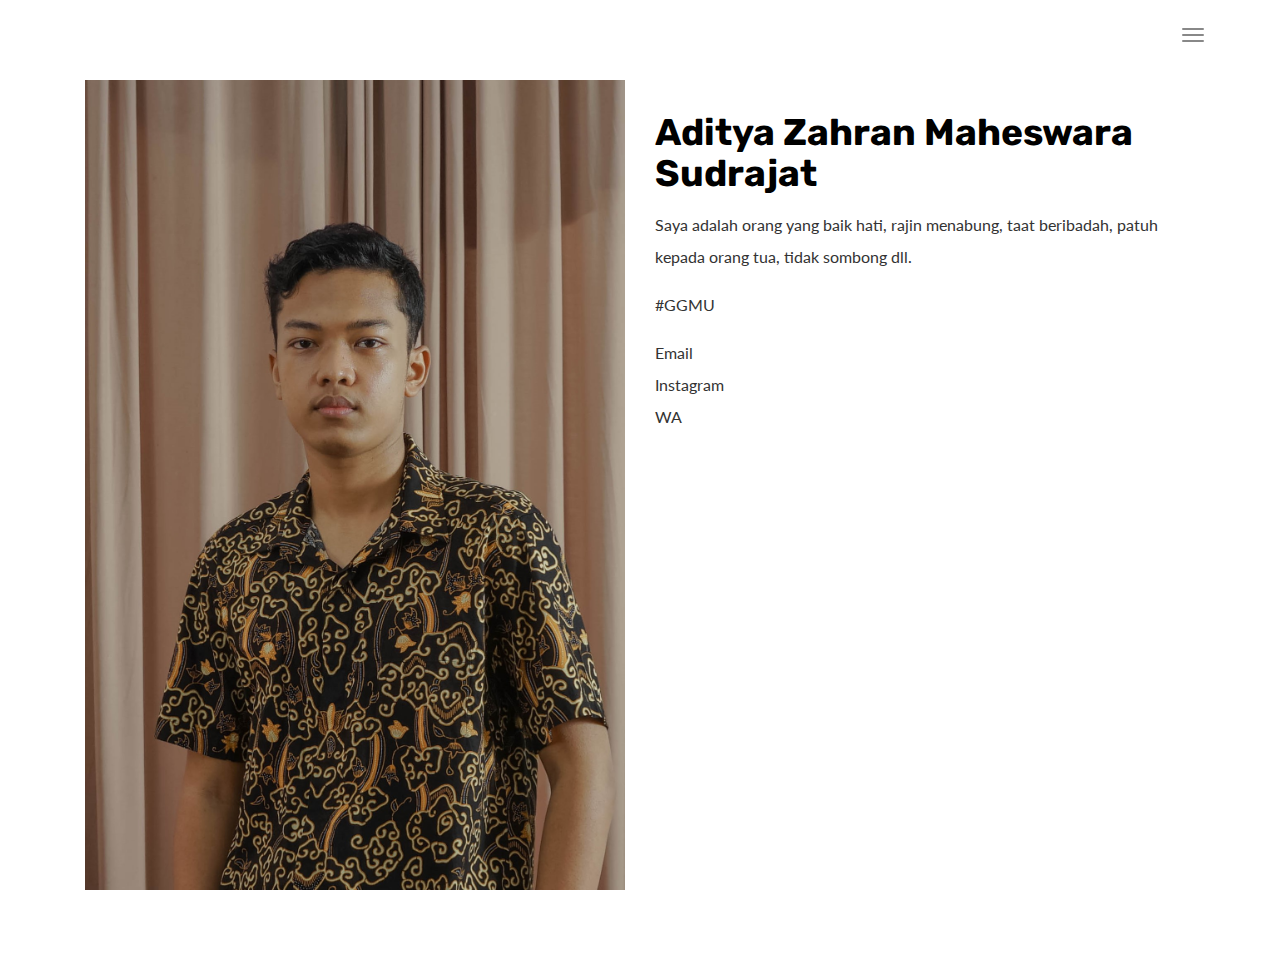
==== commit dd5be7bc: "Update about.html" ====
--- a/about.html
+++ b/about.html
@@ -56,6 +56,7 @@
                 <div class="col-md-6">
                     <h1 class="h2">Aditya Zahran Maheswara Sudrajat</h1>
                     <p>Saya adalah orang yang baik hati, rajin menabung, taat beribadah, patuh kepada orang tua, tidak sombong dll.</p>
+                    <p>#GGMU</p>
 
                     <ul class="list-unstyled">
                         <li>
@@ -86,4 +87,4 @@
 </script>
  <script type="text/javascript" src="./main.4c6e144e.js"></script></body>
 
-</html>+</html>
